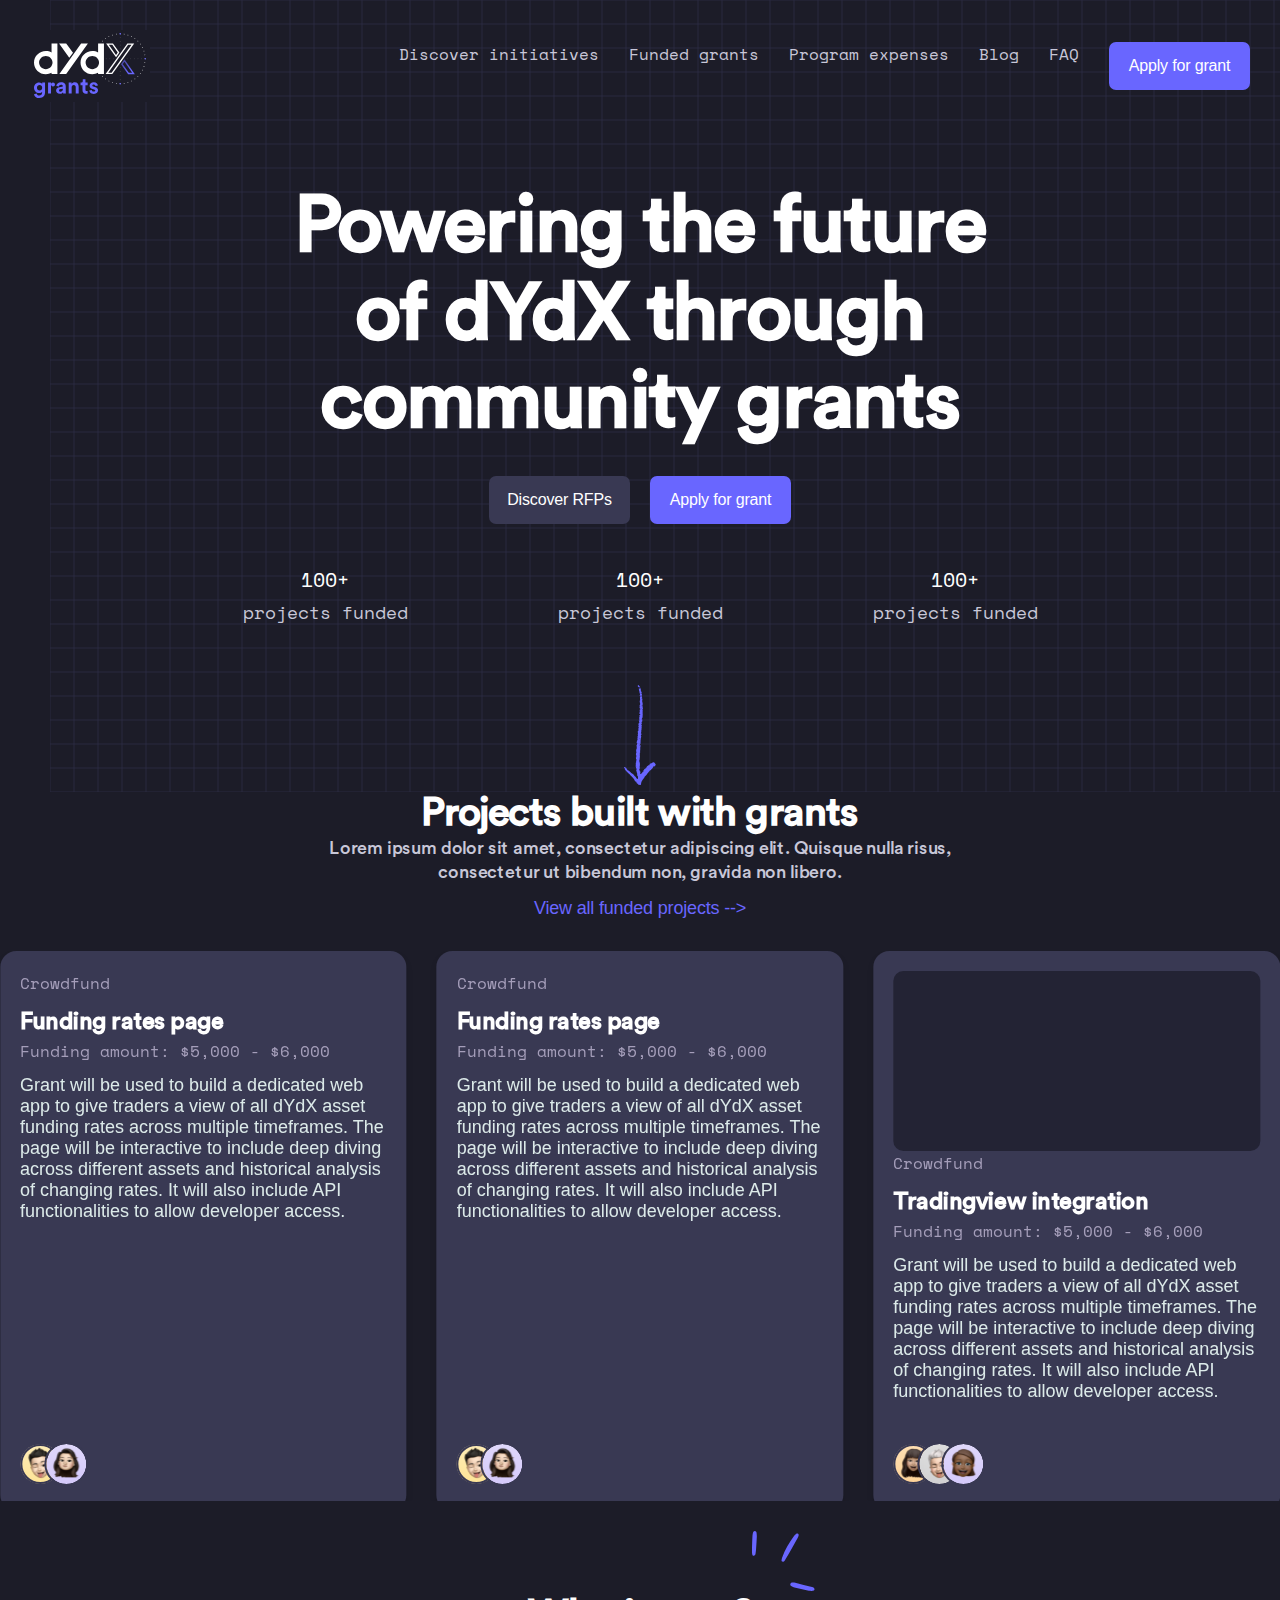
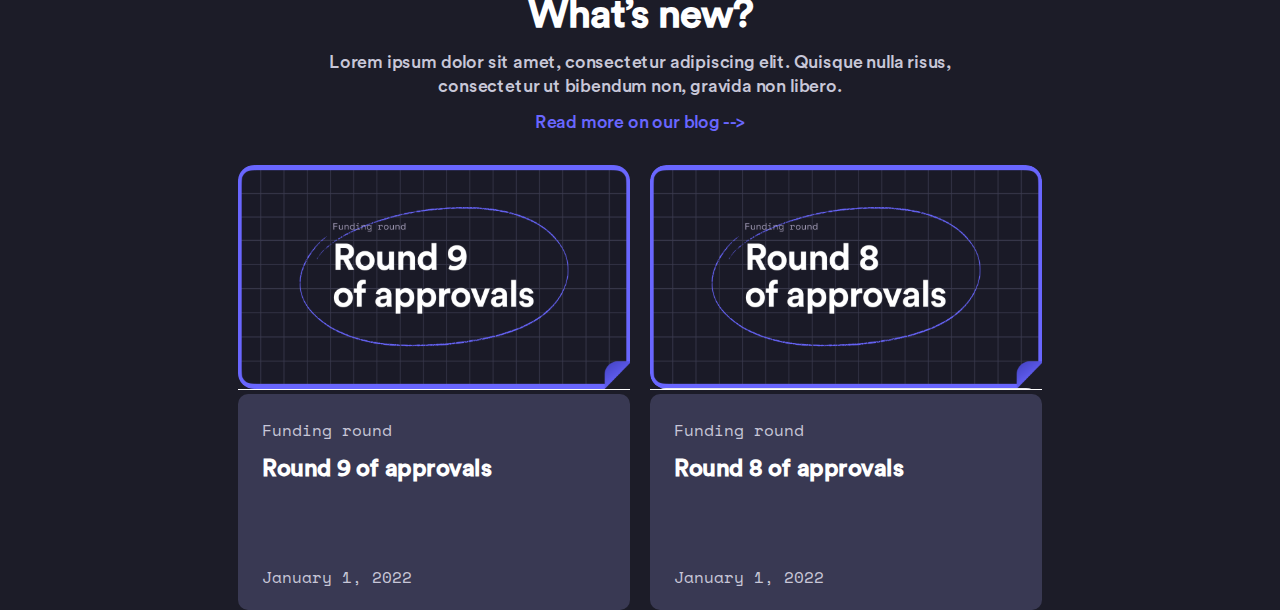
==== index.html @ 789aff3e "whats new sec" ====
<!DOCTYPE html>
<html lang="en">

<head>
  <meta charset="UTF-8">
  <meta name="viewport" content="width=device-width, initial-scale=1.0">
  <link rel="stylesheet" href="https://cdn.jsdelivr.net/npm/swiper/swiper-bundle.min.css">
  <link rel="stylesheet" href="./styles/main.css">
  <title>home</title>
</head>

<body>
  <header class="container">
    <img class="background-img" src="./assets/imgs/Grid-backgraound.svg" alt="">
    <img src="./assets/icons/Logo.svg" alt="">
    <div>
      <ul class="header-links">
        <li><a href="#">Discover initiatives</a></li>
        <li><a href="#">Funded grants</a></li>
        <li><a href="#">Program expenses</a></li>
        <li><a href="#">Blog</a></li>
        <li><a href="#">FAQ</a></li>
        <button>Apply for grant</button>
      </ul>
    </div>
  </header>
  <div class="header-title container">
    <h1>Powering the future of dYdX through community grants</h1>
    <div class="_title-buttons-sec">
      <button class="first">Discover RFPs</button>
      <button>Apply for grant</button>
    </div>
    <div class="_title-little-information-sec">
      <div class="_info">
        <h5>100+ </h5>
        <p>projects funded</p>
      </div>
      <div class="_info">
        <h5>100+ </h5>
        <p>projects funded</p>
      </div>
      <div class="_info">
        <h5>100+ </h5>
        <p>projects funded</p>
      </div>
    </div>
    <div class="arrow-sec">
      <img src="./assets/icons/Down arrow.svg" alt="">

    </div>


  </div>
  <section class="carusel-sec container">
    <div class="_carusel-sec-title">
      <h1>Projects built with grants</h1>
      <p>Lorem ipsum dolor sit amet, consectetur adipiscing elit. Quisque nulla risus, consectetur ut bibendum non,
        gravida non libero.</p>
      <a href="#"> View all funded projects --></a>

    </div>
    <div class="swiper-container">
      <div class="swiper-wrapper">
        <div class="swiper-slide">
          <div class="_swiper-title">
            <p>Crowdfund</p>
            <h4>Funding rates page</h4>
            <p>Funding amount: $5,000 - $6,000</p>
          </div>
          <p>Grant will be used to build a dedicated web app to give traders a view of all dYdX asset funding rates
            across multiple timeframes. The page will be interactive to include deep diving across different assets and
            historical analysis of changing rates. It will also include API functionalities to allow developer access.
          </p>
          <img class="swiper-avatar" src="./assets/icons/Avatar group-1.svg" alt="">
        </div>
        <div class="swiper-slide">
          <div class="_swiper-title2">
            <div class="box"></div>
            <p>Crowdfund</p>
            <h4>Tradingview integration</h4>
            <p>Funding amount: $5,000 - $6,000</p>
          </div>
          <p>Grant will be used to build a dedicated web app to give traders a view of all
            dYdX asset funding rates
            across multiple timeframes. The page will be interactive to include deep diving across different assets and
            historical analysis of changing rates. It will also include API functionalities to allow developer access.
          </p>
          <img style="margin-top: 40px;" class="swiper-avatar2" src="./assets/icons/Avatar group2.svg" alt="">
        </div>
        <div class="swiper-slide">
          <div class="_swiper-title">
            <p>Crowdfund</p>
            <h4>Rewards optimization research and paper</h4>
            <p>Funding amount: $5,000 - $6,000</p>
          </div>
          <p>Grant will be used to build a dedicated web app to give traders a view of all dYdX asset funding rates
            across multiple timeframes. The page will be interactive to include deep diving across different assets and
            historical analysis of changing rates.
          </p>
          <img class="swiper-avatar" src="./assets/icons/Avatar group-3.svg" alt="">
        </div>
        <div class="swiper-slide">
          <div class="_swiper-title">
            <p>Crowdfund</p>
            <h4>Funding rates page</h4>
            <p>Funding amount: $5,000 - $6,000</p>
          </div>
          <p>Grant will be used to build a dedicated web app to give traders a view of all dYdX asset funding rates
            across multiple timeframes. The page will be interactive to include deep diving across different assets and
            historical analysis of changing rates. It will also include API functionalities to allow developer access.
          </p>
          <img class="swiper-avatar" src="./assets/icons/Avatar group-1.svg" alt="">
        </div>
      </div>


    </div>
  </section>
  <section class="whats-new-sec container">
    <div class="_what-title">

      <h1>What’s new? <img class="what-icon" src="./assets/icons/whats-new-icon.svg" alt=""></h1>
      <p>Lorem ipsum dolor sit amet, consectetur adipiscing elit. Quisque nulla risus, consectetur ut bibendum non,
        gravida non libero.</p>
      <a href="#">Read more on our blog --></a>


    </div>
    <div class="_what-new-cards-sec container">
      <div class="_what-new_card">
        <img class="_what-new-card-img" src="./assets/imgs/what-new-img1.svg" alt="">
        <div class="_what-new-card-info">
          <p>Funding round</p>
          <h5>Round 9 of approvals</h5>
          <p>January 1, 2022</p>
        </div>
      </div>
      <div class="_what-new_card">
        <img class="_what-new-card-img" src="./assets/imgs/what-new-img2.svg" alt="">
        <div class="_what-new-card-info">
          <p>Funding round</p>
          <h5>Round 8 of approvals</h5>
          <p>January 1, 2022</p>
        </div>
      </div>

    </div>

  </section>


</body>




<!-- java kodla -->
<script src="https://cdn.jsdelivr.net/npm/swiper/swiper-bundle.min.js"></script>
<script>
  const swiper = new Swiper('.swiper-container', {
    loop: true,
    spaceBetween: 30,
    slidesPerView: 3,
    centeredSlides: true,
    navigation: {
      nextEl: '.swiper-button-next',
      prevEl: '.swiper-button-prev',
    },
    autoplay: {
      delay: 2000,
      disableOnInteraction: false,
    },
    breakpoints: {

      640: {
        slidesPerView: 1,
      },
      1024: {
        slidesPerView: 3,
      },
    },
  });

</script>
---- styles/main.css ----
@charset "UTF-8";
@import url("https://fonts.googleapis.com/css2?family=DM+Sans:ital,opsz,wght@0,9..40,100..1000;1,9..40,100..1000&family=Montserrat:ital,wght@0,100..900;1,100..900&family=Oswald:wght@200..700&family=Poppins:ital,wght@0,100;0,200;0,300;0,400;0,500;0,600;0,700;0,800;0,900;1,100;1,200;1,300;1,400;1,500;1,600;1,700;1,800;1,900&family=Roboto:ital,wght@0,100;0,300;0,400;0,500;0,700;0,900;1,100;1,300;1,400;1,500;1,700;1,900&family=Rubik:ital,wght@0,300..900;1,300..900&family=Source+Serif+4:ital,opsz,wght@0,8..60,200..900;1,8..60,200..900&family=Space+Mono:ital,wght@0,400;0,700;1,400;1,700&display=swap");
@import url("https://fonts.googleapis.com/css2?family=DM+Sans:ital,opsz,wght@0,9..40,100..1000;1,9..40,100..1000&family=Montserrat:ital,wght@0,100..900;1,100..900&family=Oswald:wght@200..700&family=Poppins:ital,wght@0,100;0,200;0,300;0,400;0,500;0,600;0,700;0,800;0,900;1,100;1,200;1,300;1,400;1,500;1,600;1,700;1,800;1,900&family=Roboto:ital,wght@0,100;0,300;0,400;0,500;0,700;0,900;1,100;1,300;1,400;1,500;1,700;1,900&family=Rubik:ital,wght@0,300..900;1,300..900&family=Source+Serif+4:ital,opsz,wght@0,8..60,200..900;1,8..60,200..900&family=Space+Mono:ital,wght@0,400;0,700;1,400;1,700&display=swap");
@import url("https://fonts.googleapis.com/css2?family=DM+Sans:ital,opsz,wght@0,9..40,100..1000;1,9..40,100..1000&family=Montserrat:ital,wght@0,100..900;1,100..900&family=Oswald:wght@200..700&family=Poppins:ital,wght@0,100;0,200;0,300;0,400;0,500;0,600;0,700;0,800;0,900;1,100;1,200;1,300;1,400;1,500;1,600;1,700;1,800;1,900&family=Roboto:ital,wght@0,100;0,300;0,400;0,500;0,700;0,900;1,100;1,300;1,400;1,500;1,700;1,900&family=Rubik:ital,wght@0,300..900;1,300..900&family=Source+Serif+4:ital,opsz,wght@0,8..60,200..900;1,8..60,200..900&family=Space+Mono:ital,wght@0,400;0,700;1,400;1,700&display=swap");
@import url("https://fonts.googleapis.com/css2?family=DM+Sans:ital,opsz,wght@0,9..40,100..1000;1,9..40,100..1000&family=Montserrat:ital,wght@0,100..900;1,100..900&family=Oswald:wght@200..700&family=Poppins:ital,wght@0,100;0,200;0,300;0,400;0,500;0,600;0,700;0,800;0,900;1,100;1,200;1,300;1,400;1,500;1,600;1,700;1,800;1,900&family=Roboto:ital,wght@0,100;0,300;0,400;0,500;0,700;0,900;1,100;1,300;1,400;1,500;1,700;1,900&family=Rubik:ital,wght@0,300..900;1,300..900&family=Source+Serif+4:ital,opsz,wght@0,8..60,200..900;1,8..60,200..900&family=Space+Mono:ital,wght@0,400;0,700;1,400;1,700&display=swap");
@import url("https://fonts.googleapis.com/css2?family=DM+Sans:ital,opsz,wght@0,9..40,100..1000;1,9..40,100..1000&family=Montserrat:ital,wght@0,100..900;1,100..900&family=Oswald:wght@200..700&family=Poppins:ital,wght@0,100;0,200;0,300;0,400;0,500;0,600;0,700;0,800;0,900;1,100;1,200;1,300;1,400;1,500;1,600;1,700;1,800;1,900&family=Roboto:ital,wght@0,100;0,300;0,400;0,500;0,700;0,900;1,100;1,300;1,400;1,500;1,700;1,900&family=Rubik:ital,wght@0,300..900;1,300..900&family=Source+Serif+4:ital,opsz,wght@0,8..60,200..900;1,8..60,200..900&family=Space+Mono:ital,wght@0,400;0,700;1,400;1,700&display=swap");
* {
  padding: 0;
  margin: 0;
  box-sizing: border-box;
}

.container {
  max-width: 1300px;
  margin: 0 auto;
}

body {
  background-color: #1c1c28;
}

button {
  border-radius: 7px;
  padding: 12px 16px;
  width: 141px;
  height: 48px;
  background: #6966ff;
  font-family: var(--font-family);
  font-weight: 500;
  font-size: 16px;
  line-height: 150%;
  letter-spacing: -0.01em;
  text-align: center;
  color: #fff;
  border: none;
  cursor: pointer;
}

@font-face {
  font-family: "Circular Std";
  src: url(../styles/CircularStd-Medium.ttf) format("truetype");
}
* {
  padding: 0;
  margin: 0;
  box-sizing: border-box;
}

.container {
  max-width: 1300px;
  margin: 0 auto;
}

body {
  background-color: #1c1c28;
}

button {
  border-radius: 7px;
  padding: 12px 16px;
  width: 141px;
  height: 48px;
  background: #6966ff;
  font-family: var(--font-family);
  font-weight: 500;
  font-size: 16px;
  line-height: 150%;
  letter-spacing: -0.01em;
  text-align: center;
  color: #fff;
  border: none;
  cursor: pointer;
}

@font-face {
  font-family: "Circular Std";
  src: url(../styles/CircularStd-Medium.ttf) format("truetype");
}
.header-title {
  display: flex;
  align-items: center;
  justify-content: center;
  flex-direction: column;
}
.header-title h1 {
  font-family: "Circular Std", sans-serif;
  font-weight: 700;
  font-size: 80px;
  line-height: 110%;
  letter-spacing: -0.02em;
  text-align: center;
  color: #fff;
  text-align: center;
  width: 55%;
  margin-bottom: 30px;
  margin-top: 50px;
}
.header-title ._title-buttons-sec {
  display: flex;
  align-items: center;
  justify-content: center;
  gap: 20px;
}
.header-title ._title-buttons-sec .first {
  background-color: #393953;
}

._title-little-information-sec {
  display: flex;
  align-items: center;
  justify-content: center;
  gap: 150px;
  margin-top: 40px;
}
._title-little-information-sec ._info {
  display: flex;
  align-items: center;
  justify-content: center;
  gap: 5px;
  flex-direction: column;
}
._title-little-information-sec ._info h5 {
  font-family: "Space Mono", sans-serif;
  font-weight: 400;
  font-size: 20px;
  line-height: 160%;
  text-align: center;
  color: #fff;
}
._title-little-information-sec ._info p {
  font-family: "Space Mono", sans-serif;
  font-weight: 400;
  font-size: 18px;
  line-height: 133%;
  text-align: center;
  color: #c8c7d8;
}

.arrow-sec {
  margin-top: 60px;
}

* {
  padding: 0;
  margin: 0;
  box-sizing: border-box;
}

.container {
  max-width: 1300px;
  margin: 0 auto;
}

body {
  background-color: #1c1c28;
}

button {
  border-radius: 7px;
  padding: 12px 16px;
  width: 141px;
  height: 48px;
  background: #6966ff;
  font-family: var(--font-family);
  font-weight: 500;
  font-size: 16px;
  line-height: 150%;
  letter-spacing: -0.01em;
  text-align: center;
  color: #fff;
  border: none;
  cursor: pointer;
}

@font-face {
  font-family: "Circular Std";
  src: url(../styles/CircularStd-Medium.ttf) format("truetype");
}
header {
  display: flex;
  align-items: center;
  justify-content: space-between;
  padding: 30px;
}
header .background-img {
  position: absolute;
  top: 0;
  left: 50px;
  z-index: -1;
}
header div ul {
  display: flex;
  gap: 30px;
}
header div ul li {
  list-style-type: none;
  align-items: center;
}
header div ul li a {
  text-decoration: none;
  font-family: "Space Mono", sans-serif;
  font-weight: 400;
  font-size: 16px;
  line-height: 150%;
  color: #c8c7d8;
}

* {
  padding: 0;
  margin: 0;
  box-sizing: border-box;
}

.container {
  max-width: 1300px;
  margin: 0 auto;
}

body {
  background-color: #1c1c28;
}

button {
  border-radius: 7px;
  padding: 12px 16px;
  width: 141px;
  height: 48px;
  background: #6966ff;
  font-family: var(--font-family);
  font-weight: 500;
  font-size: 16px;
  line-height: 150%;
  letter-spacing: -0.01em;
  text-align: center;
  color: #fff;
  border: none;
  cursor: pointer;
}

@font-face {
  font-family: "Circular Std";
  src: url(../styles/CircularStd-Medium.ttf) format("truetype");
}
._carusel-sec-title {
  display: flex;
  align-items: center;
  justify-content: center;
  flex-direction: column;
}
._carusel-sec-title h1 {
  font-family: "Circular Std", sans-serif;
  font-weight: 700;
  font-size: 40px;
  line-height: 120%;
  letter-spacing: -0.02em;
  text-align: center;
  color: #fff;
}
._carusel-sec-title P {
  font-family: "Circular Std", sans-serif;
  font-weight: 400;
  font-size: 18px;
  line-height: 133%;
  letter-spacing: -0.01em;
  text-align: center;
  color: #c8c7d8;
  width: 50%;
  margin-bottom: 12px;
}
._carusel-sec-title a {
  font-family: var(--font-family);
  font-weight: 400;
  font-size: 18px;
  line-height: 133%;
  letter-spacing: -0.01em;
  text-align: center;
  color: #6966ff;
  text-decoration: none;
  margin-bottom: 30px;
}

body {
  background-color: #18181b;
  /* Тёмный фон */
  color: #ffffff;
  font-family: Arial, sans-serif;
}

.swiper-container {
  width: 100%;
  height: 550px;
  margin-bottom: 30px;
  overflow: hidden;
}

.swiper-slide {
  font-size: 18px;
  background-color: #393953;
  border-radius: 10px;
  padding: 20px;
  color: #dceae9;
  box-shadow: 0 4px 6px rgba(0, 0, 0, 0.1);
  border-radius: 16px;
  width: 392px;
  height: 560px;
}
.swiper-slide .swiper-avatar {
  margin-top: 220px;
}
.swiper-slide ._swiper-title p {
  font-family: "Space Mono", sans-serif;
  font-weight: 400;
  font-size: 16px;
  line-height: 150%;
  color: #a59eba;
  margin-bottom: 12px;
}
.swiper-slide ._swiper-title h4 {
  font-family: "Circular Std", sans-serif;
  font-weight: 700;
  font-size: 24px;
  line-height: 133%;
  letter-spacing: -0.02em;
  color: #fff;
}

.box {
  border-radius: 16px;
  width: 392px;
  height: 180px;
  background-color: #232334;
  border-radius: 10px;
  width: 100%;
}

._swiper-title2 p {
  font-family: "Space Mono", sans-serif;
  font-weight: 400;
  font-size: 16px;
  line-height: 150%;
  color: #a59eba;
  margin-bottom: 12px;
}
._swiper-title2 h4 {
  font-family: "Circular Std", sans-serif;
  font-weight: 700;
  font-size: 24px;
  line-height: 133%;
  letter-spacing: -0.02em;
  color: #fff;
}

* {
  padding: 0;
  margin: 0;
  box-sizing: border-box;
}

.container {
  max-width: 1300px;
  margin: 0 auto;
}

body {
  background-color: #1c1c28;
}

button {
  border-radius: 7px;
  padding: 12px 16px;
  width: 141px;
  height: 48px;
  background: #6966ff;
  font-family: var(--font-family);
  font-weight: 500;
  font-size: 16px;
  line-height: 150%;
  letter-spacing: -0.01em;
  text-align: center;
  color: #fff;
  border: none;
  cursor: pointer;
}

@font-face {
  font-family: "Circular Std";
  src: url(../styles/CircularStd-Medium.ttf) format("truetype");
}
._what-title {
  display: flex;
  align-items: center;
  justify-content: center;
  flex-direction: column;
  position: relative;
}
._what-title h1 {
  font-family: "Circular Std", sans-serif;
  font-weight: 700;
  font-size: 40px;
  line-height: 120%;
  letter-spacing: -0.02em;
  text-align: center;
  color: #fff;
  margin-bottom: 12px;
  margin-top: 60px;
}
._what-title P {
  font-family: "Circular Std", sans-serif;
  font-weight: 400;
  font-size: 18px;
  line-height: 133%;
  letter-spacing: -0.01em;
  text-align: center;
  color: #c8c7d8;
  width: 50%;
  margin-bottom: 12px;
}
._what-title a {
  font-family: "Circular Std", sans-serif;
  font-weight: 400;
  font-size: 18px;
  line-height: 133%;
  letter-spacing: -0.01em;
  text-align: center;
  color: #6966ff;
  text-decoration: none;
}

.what-icon {
  position: absolute;
  top: 0;
}

._what-new-cards-sec {
  display: flex;
  align-items: center;
  justify-content: center;
  gap: 20px;
  margin-top: 30px;
}

._what-new-card-info {
  padding: 24px;
  width: 392px;
  height: 216px;
  background-color: #393953;
  border-radius: 10px;
  position: relative;
  margin-top: 0px;
}
._what-new-card-info P {
  font-family: "Space Mono", sans-serif;
  font-weight: 400;
  font-size: 16px;
  line-height: 150%;
  color: #c8c7d8;
  margin-bottom: 12px;
}
._what-new-card-info h5 {
  font-family: "Circular Std", sans-serif;
  font-weight: 700;
  font-size: 24px;
  line-height: 133%;
  letter-spacing: -0.02em;
  color: #fff;
  margin-bottom: 80px;
}

._what-new-card-img {
  border-bottom: 1px solid #fff;
}/*# sourceMappingURL=main.css.map */
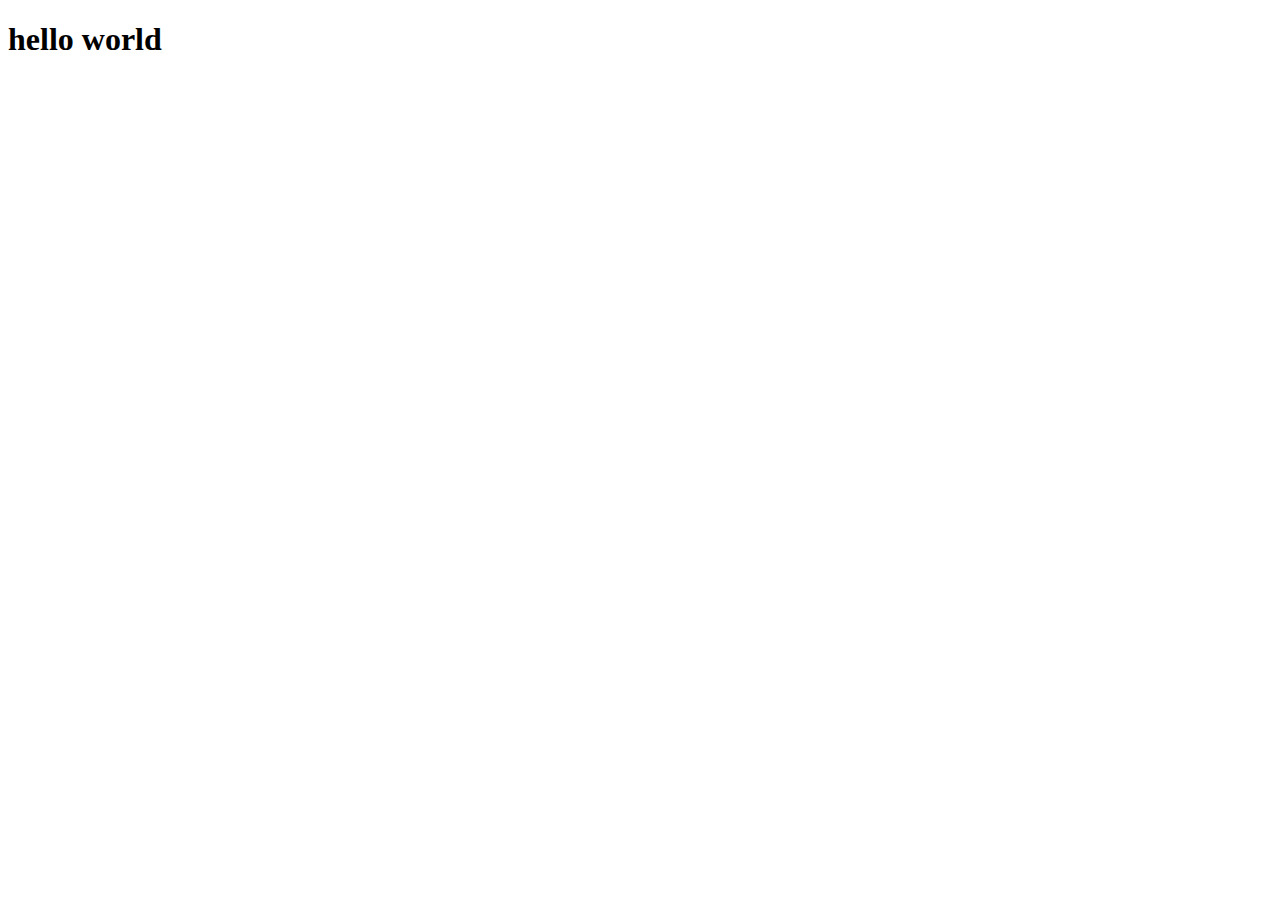
==== commit 576822fa: "first commit" ====
--- a/index.html
+++ b/index.html
@@ -1,184 +1,11 @@
 <!DOCTYPE html>
 <html lang="en">
-
-<head>
-  <meta charset="UTF-8">
-  <meta name="viewport" content="width=device-width, initial-scale=1.0">
-  <link rel="stylesheet" href="https://cdn.jsdelivr.net/npm/swiper/swiper-bundle.min.css">
-  <link rel="stylesheet" href="./styles/main.css">
-  <title>home</title>
-</head>
-
-<body>
-  <header class="container">
-    <img class="background-img" src="./assets/imgs/Grid-backgraound.svg" alt="">
-    <img src="./assets/icons/Logo.svg" alt="">
-    <div>
-      <ul class="header-links">
-        <li><a href="#">Discover initiatives</a></li>
-        <li><a href="#">Funded grants</a></li>
-        <li><a href="#">Program expenses</a></li>
-        <li><a href="#">Blog</a></li>
-        <li><a href="#">FAQ</a></li>
-        <button>Apply for grant</button>
-      </ul>
-    </div>
-  </header>
-  <div class="header-title container">
-    <h1>Powering the future of dYdX through community grants</h1>
-    <div class="_title-buttons-sec">
-      <button class="first">Discover RFPs</button>
-      <button>Apply for grant</button>
-    </div>
-    <div class="_title-little-information-sec">
-      <div class="_info">
-        <h5>100+ </h5>
-        <p>projects funded</p>
-      </div>
-      <div class="_info">
-        <h5>100+ </h5>
-        <p>projects funded</p>
-      </div>
-      <div class="_info">
-        <h5>100+ </h5>
-        <p>projects funded</p>
-      </div>
-    </div>
-    <div class="arrow-sec">
-      <img src="./assets/icons/Down arrow.svg" alt="">
-
-    </div>
-
-
-  </div>
-  <section class="carusel-sec container">
-    <div class="_carusel-sec-title">
-      <h1>Projects built with grants</h1>
-      <p>Lorem ipsum dolor sit amet, consectetur adipiscing elit. Quisque nulla risus, consectetur ut bibendum non,
-        gravida non libero.</p>
-      <a href="#"> View all funded projects --></a>
-
-    </div>
-    <div class="swiper-container">
-      <div class="swiper-wrapper">
-        <div class="swiper-slide">
-          <div class="_swiper-title">
-            <p>Crowdfund</p>
-            <h4>Funding rates page</h4>
-            <p>Funding amount: $5,000 - $6,000</p>
-          </div>
-          <p>Grant will be used to build a dedicated web app to give traders a view of all dYdX asset funding rates
-            across multiple timeframes. The page will be interactive to include deep diving across different assets and
-            historical analysis of changing rates. It will also include API functionalities to allow developer access.
-          </p>
-          <img class="swiper-avatar" src="./assets/icons/Avatar group-1.svg" alt="">
-        </div>
-        <div class="swiper-slide">
-          <div class="_swiper-title2">
-            <div class="box"></div>
-            <p>Crowdfund</p>
-            <h4>Tradingview integration</h4>
-            <p>Funding amount: $5,000 - $6,000</p>
-          </div>
-          <p>Grant will be used to build a dedicated web app to give traders a view of all
-            dYdX asset funding rates
-            across multiple timeframes. The page will be interactive to include deep diving across different assets and
-            historical analysis of changing rates. It will also include API functionalities to allow developer access.
-          </p>
-          <img style="margin-top: 40px;" class="swiper-avatar2" src="./assets/icons/Avatar group2.svg" alt="">
-        </div>
-        <div class="swiper-slide">
-          <div class="_swiper-title">
-            <p>Crowdfund</p>
-            <h4>Rewards optimization research and paper</h4>
-            <p>Funding amount: $5,000 - $6,000</p>
-          </div>
-          <p>Grant will be used to build a dedicated web app to give traders a view of all dYdX asset funding rates
-            across multiple timeframes. The page will be interactive to include deep diving across different assets and
-            historical analysis of changing rates.
-          </p>
-          <img class="swiper-avatar" src="./assets/icons/Avatar group-3.svg" alt="">
-        </div>
-        <div class="swiper-slide">
-          <div class="_swiper-title">
-            <p>Crowdfund</p>
-            <h4>Funding rates page</h4>
-            <p>Funding amount: $5,000 - $6,000</p>
-          </div>
-          <p>Grant will be used to build a dedicated web app to give traders a view of all dYdX asset funding rates
-            across multiple timeframes. The page will be interactive to include deep diving across different assets and
-            historical analysis of changing rates. It will also include API functionalities to allow developer access.
-          </p>
-          <img class="swiper-avatar" src="./assets/icons/Avatar group-1.svg" alt="">
-        </div>
-      </div>
-
-
-    </div>
-  </section>
-  <section class="whats-new-sec container">
-    <div class="_what-title">
-
-      <h1>What’s new? <img class="what-icon" src="./assets/icons/whats-new-icon.svg" alt=""></h1>
-      <p>Lorem ipsum dolor sit amet, consectetur adipiscing elit. Quisque nulla risus, consectetur ut bibendum non,
-        gravida non libero.</p>
-      <a href="#">Read more on our blog --></a>
-
-
-    </div>
-    <div class="_what-new-cards-sec container">
-      <div class="_what-new_card">
-        <img class="_what-new-card-img" src="./assets/imgs/what-new-img1.svg" alt="">
-        <div class="_what-new-card-info">
-          <p>Funding round</p>
-          <h5>Round 9 of approvals</h5>
-          <p>January 1, 2022</p>
-        </div>
-      </div>
-      <div class="_what-new_card">
-        <img class="_what-new-card-img" src="./assets/imgs/what-new-img2.svg" alt="">
-        <div class="_what-new-card-info">
-          <p>Funding round</p>
-          <h5>Round 8 of approvals</h5>
-          <p>January 1, 2022</p>
-        </div>
-      </div>
-
-    </div>
-
-  </section>
-
-
-</body>
-
-
-
-
-<!-- java kodla -->
-<script src="https://cdn.jsdelivr.net/npm/swiper/swiper-bundle.min.js"></script>
-<script>
-  const swiper = new Swiper('.swiper-container', {
-    loop: true,
-    spaceBetween: 30,
-    slidesPerView: 3,
-    centeredSlides: true,
-    navigation: {
-      nextEl: '.swiper-button-next',
-      prevEl: '.swiper-button-prev',
-    },
-    autoplay: {
-      delay: 2000,
-      disableOnInteraction: false,
-    },
-    breakpoints: {
-
-      640: {
-        slidesPerView: 1,
-      },
-      1024: {
-        slidesPerView: 3,
-      },
-    },
-  });
-
-</script>+  <head>
+    <meta charset="UTF-8" />
+    <meta name="viewport" content="width=device-width, initial-scale=1.0" />
+    <title>Dydy Games</title>
+  </head>
+  <body>
+    <h1>hello world</h1>
+  </body>
+</html>
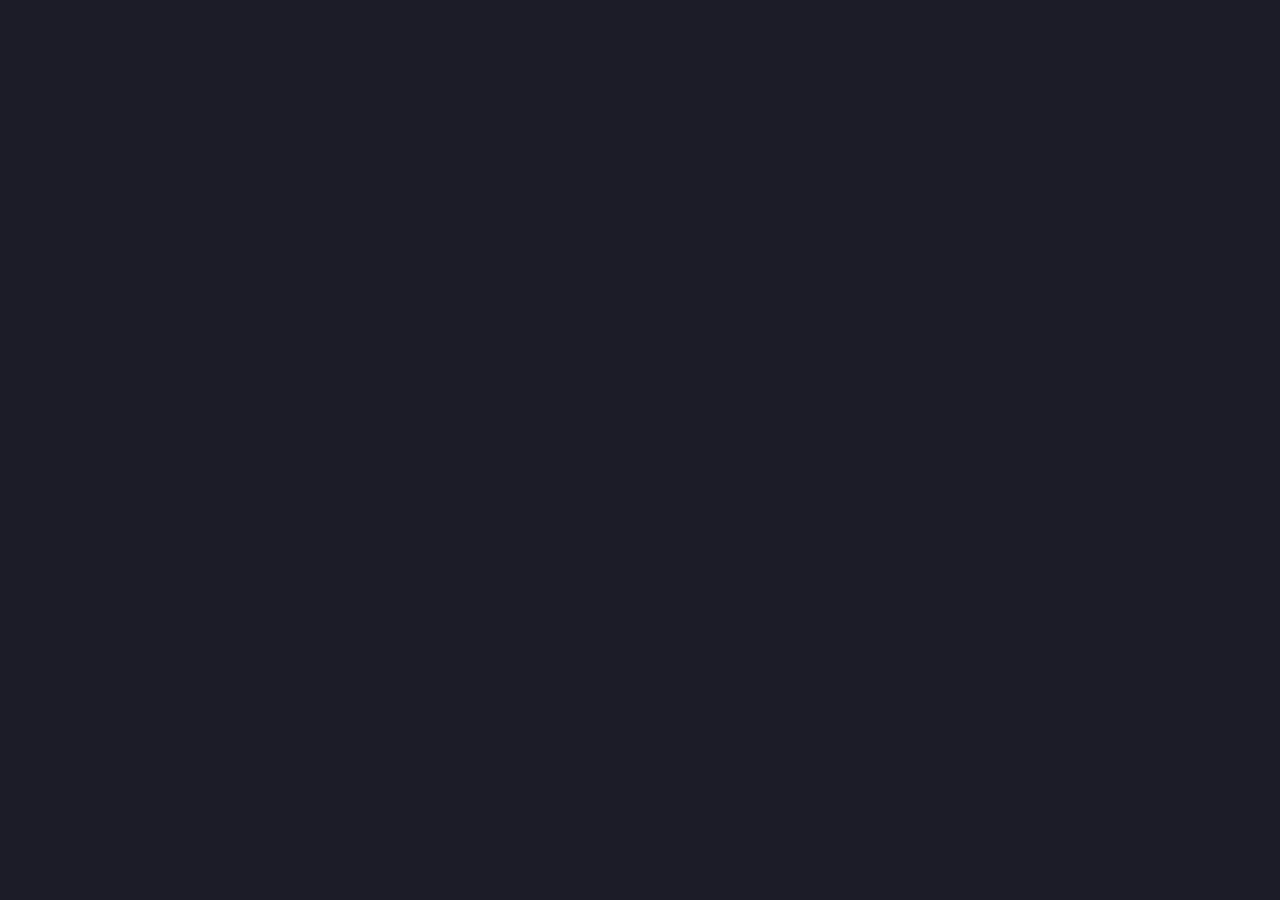
==== commit 0dba8c39: "first commit" ====
--- a/index.html
+++ b/index.html
@@ -3,9 +3,8 @@
   <head>
     <meta charset="UTF-8" />
     <meta name="viewport" content="width=device-width, initial-scale=1.0" />
-    <title>Dydy Games</title>
+    <link rel="stylesheet" href="./styles/main.css" />
+    <title>DyDy Grants</title>
   </head>
-  <body>
-    <h1>hello world</h1>
-  </body>
+  <body></body>
 </html>
--- a/styles/main.css
+++ b/styles/main.css
@@ -0,0 +1,471 @@
+@charset "UTF-8";
+@import url("https://fonts.googleapis.com/css2?family=DM+Sans:ital,opsz,wght@0,9..40,100..1000;1,9..40,100..1000&family=Montserrat:ital,wght@0,100..900;1,100..900&family=Oswald:wght@200..700&family=Poppins:ital,wght@0,100;0,200;0,300;0,400;0,500;0,600;0,700;0,800;0,900;1,100;1,200;1,300;1,400;1,500;1,600;1,700;1,800;1,900&family=Roboto:ital,wght@0,100;0,300;0,400;0,500;0,700;0,900;1,100;1,300;1,400;1,500;1,700;1,900&family=Rubik:ital,wght@0,300..900;1,300..900&family=Source+Serif+4:ital,opsz,wght@0,8..60,200..900;1,8..60,200..900&family=Space+Mono:ital,wght@0,400;0,700;1,400;1,700&display=swap");
+@import url("https://fonts.googleapis.com/css2?family=DM+Sans:ital,opsz,wght@0,9..40,100..1000;1,9..40,100..1000&family=Montserrat:ital,wght@0,100..900;1,100..900&family=Oswald:wght@200..700&family=Poppins:ital,wght@0,100;0,200;0,300;0,400;0,500;0,600;0,700;0,800;0,900;1,100;1,200;1,300;1,400;1,500;1,600;1,700;1,800;1,900&family=Roboto:ital,wght@0,100;0,300;0,400;0,500;0,700;0,900;1,100;1,300;1,400;1,500;1,700;1,900&family=Rubik:ital,wght@0,300..900;1,300..900&family=Source+Serif+4:ital,opsz,wght@0,8..60,200..900;1,8..60,200..900&family=Space+Mono:ital,wght@0,400;0,700;1,400;1,700&display=swap");
+@import url("https://fonts.googleapis.com/css2?family=DM+Sans:ital,opsz,wght@0,9..40,100..1000;1,9..40,100..1000&family=Montserrat:ital,wght@0,100..900;1,100..900&family=Oswald:wght@200..700&family=Poppins:ital,wght@0,100;0,200;0,300;0,400;0,500;0,600;0,700;0,800;0,900;1,100;1,200;1,300;1,400;1,500;1,600;1,700;1,800;1,900&family=Roboto:ital,wght@0,100;0,300;0,400;0,500;0,700;0,900;1,100;1,300;1,400;1,500;1,700;1,900&family=Rubik:ital,wght@0,300..900;1,300..900&family=Source+Serif+4:ital,opsz,wght@0,8..60,200..900;1,8..60,200..900&family=Space+Mono:ital,wght@0,400;0,700;1,400;1,700&display=swap");
+@import url("https://fonts.googleapis.com/css2?family=DM+Sans:ital,opsz,wght@0,9..40,100..1000;1,9..40,100..1000&family=Montserrat:ital,wght@0,100..900;1,100..900&family=Oswald:wght@200..700&family=Poppins:ital,wght@0,100;0,200;0,300;0,400;0,500;0,600;0,700;0,800;0,900;1,100;1,200;1,300;1,400;1,500;1,600;1,700;1,800;1,900&family=Roboto:ital,wght@0,100;0,300;0,400;0,500;0,700;0,900;1,100;1,300;1,400;1,500;1,700;1,900&family=Rubik:ital,wght@0,300..900;1,300..900&family=Source+Serif+4:ital,opsz,wght@0,8..60,200..900;1,8..60,200..900&family=Space+Mono:ital,wght@0,400;0,700;1,400;1,700&display=swap");
+@import url("https://fonts.googleapis.com/css2?family=DM+Sans:ital,opsz,wght@0,9..40,100..1000;1,9..40,100..1000&family=Montserrat:ital,wght@0,100..900;1,100..900&family=Oswald:wght@200..700&family=Poppins:ital,wght@0,100;0,200;0,300;0,400;0,500;0,600;0,700;0,800;0,900;1,100;1,200;1,300;1,400;1,500;1,600;1,700;1,800;1,900&family=Roboto:ital,wght@0,100;0,300;0,400;0,500;0,700;0,900;1,100;1,300;1,400;1,500;1,700;1,900&family=Rubik:ital,wght@0,300..900;1,300..900&family=Source+Serif+4:ital,opsz,wght@0,8..60,200..900;1,8..60,200..900&family=Space+Mono:ital,wght@0,400;0,700;1,400;1,700&display=swap");
+* {
+  padding: 0;
+  margin: 0;
+  box-sizing: border-box;
+}
+
+.container {
+  max-width: 1300px;
+  margin: 0 auto;
+}
+
+body {
+  background-color: #1c1c28;
+}
+
+button {
+  border-radius: 7px;
+  padding: 12px 16px;
+  width: 141px;
+  height: 48px;
+  background: #6966ff;
+  font-family: var(--font-family);
+  font-weight: 500;
+  font-size: 16px;
+  line-height: 150%;
+  letter-spacing: -0.01em;
+  text-align: center;
+  color: #fff;
+  border: none;
+  cursor: pointer;
+}
+
+@font-face {
+  font-family: "Circular Std";
+  src: url(../styles/CircularStd-Medium.ttf) format("truetype");
+}
+* {
+  padding: 0;
+  margin: 0;
+  box-sizing: border-box;
+}
+
+.container {
+  max-width: 1300px;
+  margin: 0 auto;
+}
+
+body {
+  background-color: #1c1c28;
+}
+
+button {
+  border-radius: 7px;
+  padding: 12px 16px;
+  width: 141px;
+  height: 48px;
+  background: #6966ff;
+  font-family: var(--font-family);
+  font-weight: 500;
+  font-size: 16px;
+  line-height: 150%;
+  letter-spacing: -0.01em;
+  text-align: center;
+  color: #fff;
+  border: none;
+  cursor: pointer;
+}
+
+@font-face {
+  font-family: "Circular Std";
+  src: url(../styles/CircularStd-Medium.ttf) format("truetype");
+}
+.header-title {
+  display: flex;
+  align-items: center;
+  justify-content: center;
+  flex-direction: column;
+}
+.header-title h1 {
+  font-family: "Circular Std", sans-serif;
+  font-weight: 700;
+  font-size: 80px;
+  line-height: 110%;
+  letter-spacing: -0.02em;
+  text-align: center;
+  color: #fff;
+  text-align: center;
+  width: 55%;
+  margin-bottom: 30px;
+  margin-top: 50px;
+}
+.header-title ._title-buttons-sec {
+  display: flex;
+  align-items: center;
+  justify-content: center;
+  gap: 20px;
+}
+.header-title ._title-buttons-sec .first {
+  background-color: #393953;
+}
+
+._title-little-information-sec {
+  display: flex;
+  align-items: center;
+  justify-content: center;
+  gap: 150px;
+  margin-top: 40px;
+}
+._title-little-information-sec ._info {
+  display: flex;
+  align-items: center;
+  justify-content: center;
+  gap: 5px;
+  flex-direction: column;
+}
+._title-little-information-sec ._info h5 {
+  font-family: "Space Mono", sans-serif;
+  font-weight: 400;
+  font-size: 20px;
+  line-height: 160%;
+  text-align: center;
+  color: #fff;
+}
+._title-little-information-sec ._info p {
+  font-family: "Space Mono", sans-serif;
+  font-weight: 400;
+  font-size: 18px;
+  line-height: 133%;
+  text-align: center;
+  color: #c8c7d8;
+}
+
+.arrow-sec {
+  margin-top: 60px;
+}
+
+* {
+  padding: 0;
+  margin: 0;
+  box-sizing: border-box;
+}
+
+.container {
+  max-width: 1300px;
+  margin: 0 auto;
+}
+
+body {
+  background-color: #1c1c28;
+}
+
+button {
+  border-radius: 7px;
+  padding: 12px 16px;
+  width: 141px;
+  height: 48px;
+  background: #6966ff;
+  font-family: var(--font-family);
+  font-weight: 500;
+  font-size: 16px;
+  line-height: 150%;
+  letter-spacing: -0.01em;
+  text-align: center;
+  color: #fff;
+  border: none;
+  cursor: pointer;
+}
+
+@font-face {
+  font-family: "Circular Std";
+  src: url(../styles/CircularStd-Medium.ttf) format("truetype");
+}
+header {
+  display: flex;
+  align-items: center;
+  justify-content: space-between;
+  padding: 30px;
+}
+header .background-img {
+  position: absolute;
+  top: 0;
+  left: 50px;
+  z-index: -1;
+}
+header div ul {
+  display: flex;
+  gap: 30px;
+}
+header div ul li {
+  list-style-type: none;
+  align-items: center;
+}
+header div ul li a {
+  text-decoration: none;
+  font-family: "Space Mono", sans-serif;
+  font-weight: 400;
+  font-size: 16px;
+  line-height: 150%;
+  color: #c8c7d8;
+}
+
+* {
+  padding: 0;
+  margin: 0;
+  box-sizing: border-box;
+}
+
+.container {
+  max-width: 1300px;
+  margin: 0 auto;
+}
+
+body {
+  background-color: #1c1c28;
+}
+
+button {
+  border-radius: 7px;
+  padding: 12px 16px;
+  width: 141px;
+  height: 48px;
+  background: #6966ff;
+  font-family: var(--font-family);
+  font-weight: 500;
+  font-size: 16px;
+  line-height: 150%;
+  letter-spacing: -0.01em;
+  text-align: center;
+  color: #fff;
+  border: none;
+  cursor: pointer;
+}
+
+@font-face {
+  font-family: "Circular Std";
+  src: url(../styles/CircularStd-Medium.ttf) format("truetype");
+}
+._carusel-sec-title {
+  display: flex;
+  align-items: center;
+  justify-content: center;
+  flex-direction: column;
+}
+._carusel-sec-title h1 {
+  font-family: "Circular Std", sans-serif;
+  font-weight: 700;
+  font-size: 40px;
+  line-height: 120%;
+  letter-spacing: -0.02em;
+  text-align: center;
+  color: #fff;
+}
+._carusel-sec-title P {
+  font-family: "Circular Std", sans-serif;
+  font-weight: 400;
+  font-size: 18px;
+  line-height: 133%;
+  letter-spacing: -0.01em;
+  text-align: center;
+  color: #c8c7d8;
+  width: 50%;
+  margin-bottom: 12px;
+}
+._carusel-sec-title a {
+  font-family: var(--font-family);
+  font-weight: 400;
+  font-size: 18px;
+  line-height: 133%;
+  letter-spacing: -0.01em;
+  text-align: center;
+  color: #6966ff;
+  text-decoration: none;
+  margin-bottom: 30px;
+}
+
+body {
+  background-color: #18181b;
+  /* Тёмный фон */
+  color: #ffffff;
+  font-family: Arial, sans-serif;
+}
+
+.swiper-container {
+  width: 100%;
+  height: 550px;
+  margin-bottom: 30px;
+  overflow: hidden;
+}
+
+.swiper-slide {
+  font-size: 18px;
+  background-color: #393953;
+  border-radius: 10px;
+  padding: 20px;
+  color: #dceae9;
+  box-shadow: 0 4px 6px rgba(0, 0, 0, 0.1);
+  border-radius: 16px;
+  width: 392px;
+  height: 560px;
+}
+.swiper-slide .swiper-avatar {
+  margin-top: 220px;
+}
+.swiper-slide ._swiper-title p {
+  font-family: "Space Mono", sans-serif;
+  font-weight: 400;
+  font-size: 16px;
+  line-height: 150%;
+  color: #a59eba;
+  margin-bottom: 12px;
+}
+.swiper-slide ._swiper-title h4 {
+  font-family: "Circular Std", sans-serif;
+  font-weight: 700;
+  font-size: 24px;
+  line-height: 133%;
+  letter-spacing: -0.02em;
+  color: #fff;
+}
+
+.box {
+  border-radius: 16px;
+  width: 392px;
+  height: 180px;
+  background-color: #232334;
+  border-radius: 10px;
+  width: 100%;
+}
+
+._swiper-title2 p {
+  font-family: "Space Mono", sans-serif;
+  font-weight: 400;
+  font-size: 16px;
+  line-height: 150%;
+  color: #a59eba;
+  margin-bottom: 12px;
+}
+._swiper-title2 h4 {
+  font-family: "Circular Std", sans-serif;
+  font-weight: 700;
+  font-size: 24px;
+  line-height: 133%;
+  letter-spacing: -0.02em;
+  color: #fff;
+}
+
+* {
+  padding: 0;
+  margin: 0;
+  box-sizing: border-box;
+}
+
+.container {
+  max-width: 1300px;
+  margin: 0 auto;
+}
+
+body {
+  background-color: #1c1c28;
+}
+
+button {
+  border-radius: 7px;
+  padding: 12px 16px;
+  width: 141px;
+  height: 48px;
+  background: #6966ff;
+  font-family: var(--font-family);
+  font-weight: 500;
+  font-size: 16px;
+  line-height: 150%;
+  letter-spacing: -0.01em;
+  text-align: center;
+  color: #fff;
+  border: none;
+  cursor: pointer;
+}
+
+@font-face {
+  font-family: "Circular Std";
+  src: url(../styles/CircularStd-Medium.ttf) format("truetype");
+}
+._what-title {
+  display: flex;
+  align-items: center;
+  justify-content: center;
+  flex-direction: column;
+  position: relative;
+}
+._what-title h1 {
+  font-family: "Circular Std", sans-serif;
+  font-weight: 700;
+  font-size: 40px;
+  line-height: 120%;
+  letter-spacing: -0.02em;
+  text-align: center;
+  color: #fff;
+  margin-bottom: 12px;
+  margin-top: 60px;
+}
+._what-title P {
+  font-family: "Circular Std", sans-serif;
+  font-weight: 400;
+  font-size: 18px;
+  line-height: 133%;
+  letter-spacing: -0.01em;
+  text-align: center;
+  color: #c8c7d8;
+  width: 50%;
+  margin-bottom: 12px;
+}
+._what-title a {
+  font-family: "Circular Std", sans-serif;
+  font-weight: 400;
+  font-size: 18px;
+  line-height: 133%;
+  letter-spacing: -0.01em;
+  text-align: center;
+  color: #6966ff;
+  text-decoration: none;
+}
+
+.what-icon {
+  position: absolute;
+  top: 0;
+}
+
+._what-new-cards-sec {
+  display: flex;
+  align-items: center;
+  justify-content: center;
+  gap: 20px;
+  margin-top: 30px;
+}
+
+._what-new-card-info {
+  padding: 24px;
+  width: 392px;
+  height: 216px;
+  background-color: #393953;
+  border-radius: 10px;
+  position: relative;
+  margin-top: 0px;
+}
+._what-new-card-info P {
+  font-family: "Space Mono", sans-serif;
+  font-weight: 400;
+  font-size: 16px;
+  line-height: 150%;
+  color: #c8c7d8;
+  margin-bottom: 12px;
+}
+._what-new-card-info h5 {
+  font-family: "Circular Std", sans-serif;
+  font-weight: 700;
+  font-size: 24px;
+  line-height: 133%;
+  letter-spacing: -0.02em;
+  color: #fff;
+  margin-bottom: 80px;
+}
+
+._what-new-card-img {
+  border-bottom: 1px solid #fff;
+}/*# sourceMappingURL=main.css.map */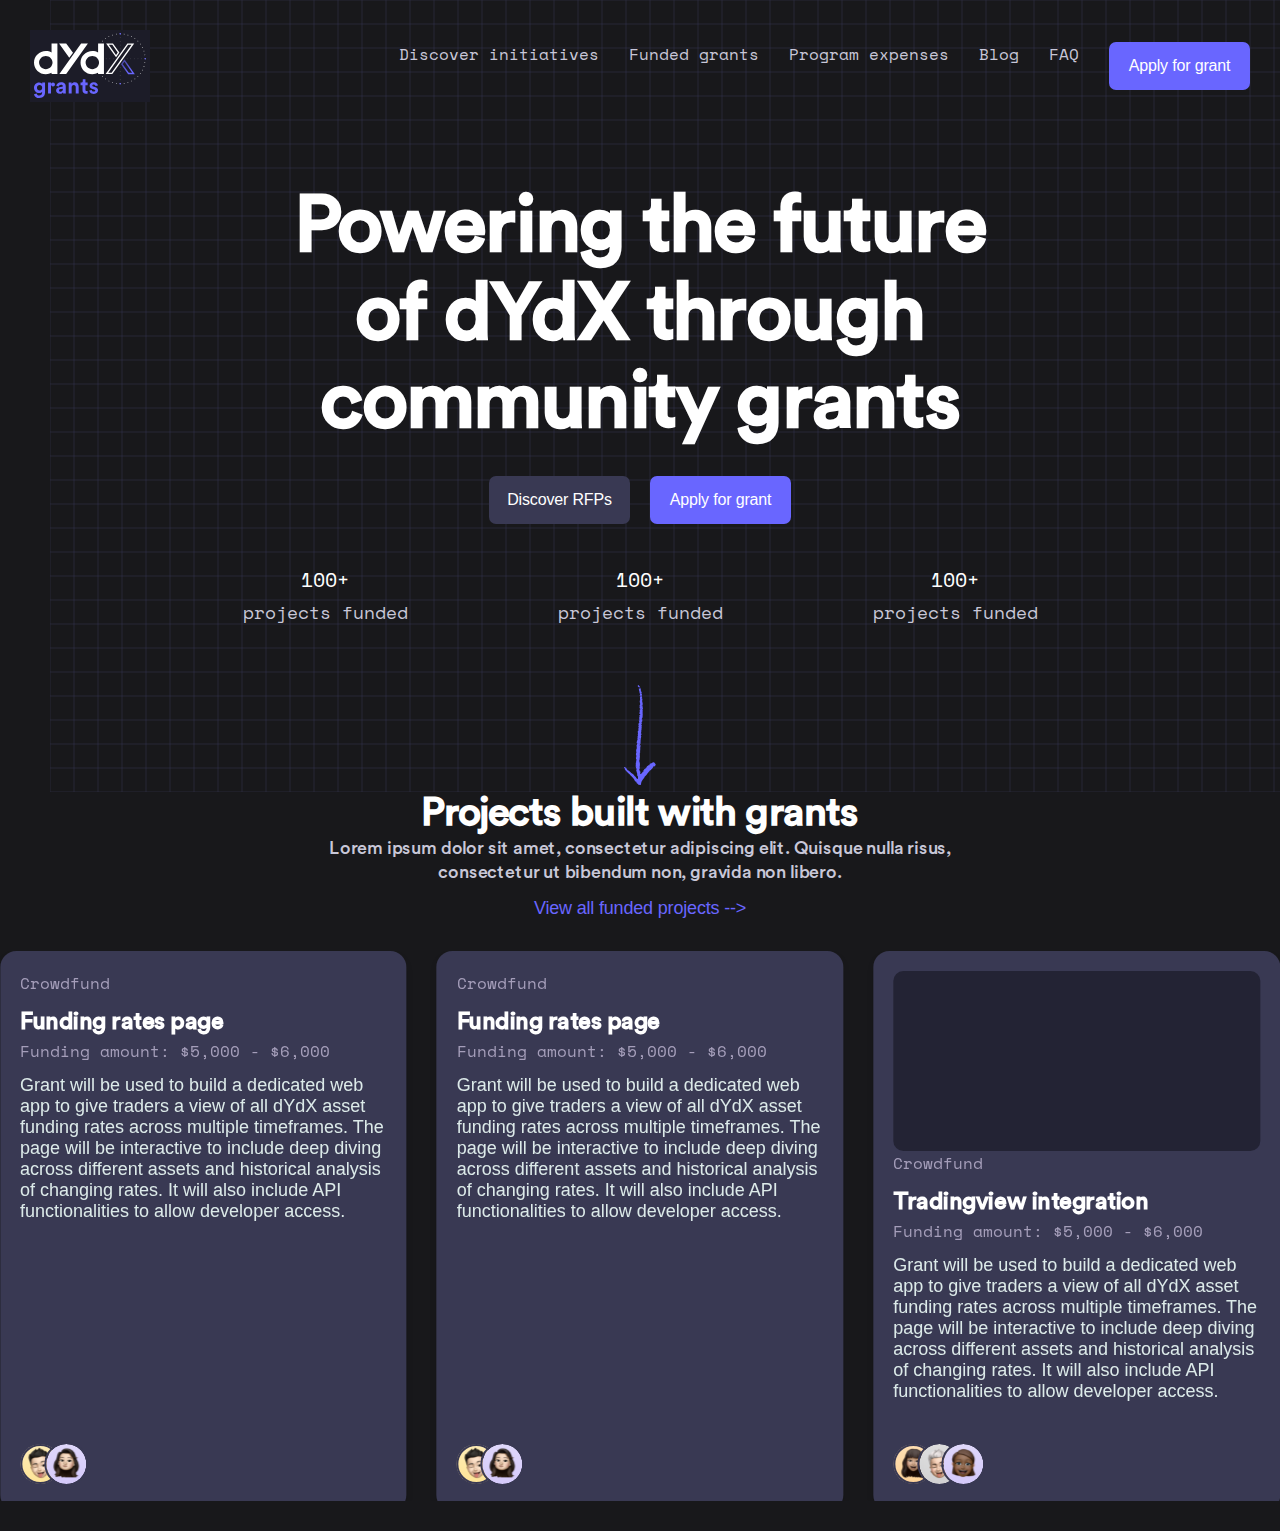
==== commit 5ed8b1de: "Merge branch 'main' into Feruzbek" ====
--- a/index.html
+++ b/index.html
@@ -1,10 +1,153 @@
 <!DOCTYPE html>
 <html lang="en">
-  <head>
-    <meta charset="UTF-8" />
-    <meta name="viewport" content="width=device-width, initial-scale=1.0" />
-    <link rel="stylesheet" href="./styles/main.css" />
-    <title>DyDy Grants</title>
-  </head>
-  <body></body>
-</html>
+
+<head>
+  <meta charset="UTF-8">
+  <meta name="viewport" content="width=device-width, initial-scale=1.0">
+  <link rel="stylesheet" href="https://cdn.jsdelivr.net/npm/swiper/swiper-bundle.min.css">
+  <link rel="stylesheet" href="./styles/main.css">
+  <title>home</title>
+</head>
+
+<body>
+  <header class="container">
+    <img class="background-img" src="./assets/imgs/Grid-backgraound.svg" alt="">
+    <img src="./assets/icons/Logo.svg" alt="">
+    <div>
+      <ul class="header-links">
+        <li><a href="#">Discover initiatives</a></li>
+        <li><a href="#">Funded grants</a></li>
+        <li><a href="#">Program expenses</a></li>
+        <li><a href="#">Blog</a></li>
+        <li><a href="#">FAQ</a></li>
+        <button>Apply for grant</button>
+      </ul>
+    </div>
+  </header>
+  <div class="header-title container">
+    <h1>Powering the future of dYdX through community grants</h1>
+    <div class="_title-buttons-sec">
+      <button class="first">Discover RFPs</button>
+      <button>Apply for grant</button>
+    </div>
+    <div class="_title-little-information-sec">
+      <div class="_info">
+        <h5>100+ </h5>
+        <p>projects funded</p>
+      </div>
+      <div class="_info">
+        <h5>100+ </h5>
+        <p>projects funded</p>
+      </div>
+      <div class="_info">
+        <h5>100+ </h5>
+        <p>projects funded</p>
+      </div>
+    </div>
+    <div class="arrow-sec">
+      <img src="./assets/icons/Down arrow.svg" alt="">
+
+    </div>
+
+
+  </div>
+  <section class="carusel-sec container">
+    <div class="_carusel-sec-title">
+      <h1>Projects built with grants</h1>
+      <p>Lorem ipsum dolor sit amet, consectetur adipiscing elit. Quisque nulla risus, consectetur ut bibendum non,
+        gravida non libero.</p>
+      <a href="#"> View all funded projects --></a>
+
+    </div>
+    <div class="swiper-container">
+      <div class="swiper-wrapper">
+        <div class="swiper-slide">
+          <div class="_swiper-title">
+            <p>Crowdfund</p>
+            <h4>Funding rates page</h4>
+            <p>Funding amount: $5,000 - $6,000</p>
+          </div>
+          <p>Grant will be used to build a dedicated web app to give traders a view of all dYdX asset funding rates
+            across multiple timeframes. The page will be interactive to include deep diving across different assets and
+            historical analysis of changing rates. It will also include API functionalities to allow developer access.
+          </p>
+          <img class="swiper-avatar" src="./assets/icons/Avatar group-1.svg" alt="">
+        </div>
+        <div class="swiper-slide">
+          <div class="_swiper-title2">
+            <div class="box"></div>
+            <p>Crowdfund</p>
+            <h4>Tradingview integration</h4>
+            <p>Funding amount: $5,000 - $6,000</p>
+          </div>
+          <p>Grant will be used to build a dedicated web app to give traders a view of all
+            dYdX asset funding rates
+            across multiple timeframes. The page will be interactive to include deep diving across different assets and
+            historical analysis of changing rates. It will also include API functionalities to allow developer access.
+          </p>
+          <img style="margin-top: 40px;" class="swiper-avatar2" src="./assets/icons/Avatar group2.svg" alt="">
+        </div>
+        <div class="swiper-slide">
+          <div class="_swiper-title">
+            <p>Crowdfund</p>
+            <h4>Rewards optimization research and paper</h4>
+            <p>Funding amount: $5,000 - $6,000</p>
+          </div>
+          <p>Grant will be used to build a dedicated web app to give traders a view of all dYdX asset funding rates
+            across multiple timeframes. The page will be interactive to include deep diving across different assets and
+            historical analysis of changing rates.
+          </p>
+          <img class="swiper-avatar" src="./assets/icons/Avatar group-3.svg" alt="">
+        </div>
+        <div class="swiper-slide">
+          <div class="_swiper-title">
+            <p>Crowdfund</p>
+            <h4>Funding rates page</h4>
+            <p>Funding amount: $5,000 - $6,000</p>
+          </div>
+          <p>Grant will be used to build a dedicated web app to give traders a view of all dYdX asset funding rates
+            across multiple timeframes. The page will be interactive to include deep diving across different assets and
+            historical analysis of changing rates. It will also include API functionalities to allow developer access.
+          </p>
+          <img class="swiper-avatar" src="./assets/icons/Avatar group-1.svg" alt="">
+        </div>
+      </div>
+      <!-- Навигация -->
+
+    </div>
+  </section>
+
+
+</body>
+
+
+
+
+<!-- java kodla -->
+<script src="https://cdn.jsdelivr.net/npm/swiper/swiper-bundle.min.js"></script>
+<script>
+  const swiper = new Swiper('.swiper-container', {
+    loop: true,
+    spaceBetween: 30,
+    slidesPerView: 3,
+    centeredSlides: true,
+    navigation: {
+      nextEl: '.swiper-button-next',
+      prevEl: '.swiper-button-prev',
+    },
+    autoplay: {
+      delay: 2000,
+      disableOnInteraction: false,
+    },
+    breakpoints: {
+
+      640: {
+        slidesPerView: 1,
+      },
+      1024: {
+        slidesPerView: 3,
+      },
+    },
+  });
+
+</script>--- a/styles/main.css
+++ b/styles/main.css
@@ -1,5 +1,4 @@
 @charset "UTF-8";
-@import url("https://fonts.googleapis.com/css2?family=DM+Sans:ital,opsz,wght@0,9..40,100..1000;1,9..40,100..1000&family=Montserrat:ital,wght@0,100..900;1,100..900&family=Oswald:wght@200..700&family=Poppins:ital,wght@0,100;0,200;0,300;0,400;0,500;0,600;0,700;0,800;0,900;1,100;1,200;1,300;1,400;1,500;1,600;1,700;1,800;1,900&family=Roboto:ital,wght@0,100;0,300;0,400;0,500;0,700;0,900;1,100;1,300;1,400;1,500;1,700;1,900&family=Rubik:ital,wght@0,300..900;1,300..900&family=Source+Serif+4:ital,opsz,wght@0,8..60,200..900;1,8..60,200..900&family=Space+Mono:ital,wght@0,400;0,700;1,400;1,700&display=swap");
 @import url("https://fonts.googleapis.com/css2?family=DM+Sans:ital,opsz,wght@0,9..40,100..1000;1,9..40,100..1000&family=Montserrat:ital,wght@0,100..900;1,100..900&family=Oswald:wght@200..700&family=Poppins:ital,wght@0,100;0,200;0,300;0,400;0,500;0,600;0,700;0,800;0,900;1,100;1,200;1,300;1,400;1,500;1,600;1,700;1,800;1,900&family=Roboto:ital,wght@0,100;0,300;0,400;0,500;0,700;0,900;1,100;1,300;1,400;1,500;1,700;1,900&family=Rubik:ital,wght@0,300..900;1,300..900&family=Source+Serif+4:ital,opsz,wght@0,8..60,200..900;1,8..60,200..900&family=Space+Mono:ital,wght@0,400;0,700;1,400;1,700&display=swap");
 @import url("https://fonts.googleapis.com/css2?family=DM+Sans:ital,opsz,wght@0,9..40,100..1000;1,9..40,100..1000&family=Montserrat:ital,wght@0,100..900;1,100..900&family=Oswald:wght@200..700&family=Poppins:ital,wght@0,100;0,200;0,300;0,400;0,500;0,600;0,700;0,800;0,900;1,100;1,200;1,300;1,400;1,500;1,600;1,700;1,800;1,900&family=Roboto:ital,wght@0,100;0,300;0,400;0,500;0,700;0,900;1,100;1,300;1,400;1,500;1,700;1,900&family=Rubik:ital,wght@0,300..900;1,300..900&family=Source+Serif+4:ital,opsz,wght@0,8..60,200..900;1,8..60,200..900&family=Space+Mono:ital,wght@0,400;0,700;1,400;1,700&display=swap");
 @import url("https://fonts.googleapis.com/css2?family=DM+Sans:ital,opsz,wght@0,9..40,100..1000;1,9..40,100..1000&family=Montserrat:ital,wght@0,100..900;1,100..900&family=Oswald:wght@200..700&family=Poppins:ital,wght@0,100;0,200;0,300;0,400;0,500;0,600;0,700;0,800;0,900;1,100;1,200;1,300;1,400;1,500;1,600;1,700;1,800;1,900&family=Roboto:ital,wght@0,100;0,300;0,400;0,500;0,700;0,900;1,100;1,300;1,400;1,500;1,700;1,900&family=Rubik:ital,wght@0,300..900;1,300..900&family=Source+Serif+4:ital,opsz,wght@0,8..60,200..900;1,8..60,200..900&family=Space+Mono:ital,wght@0,400;0,700;1,400;1,700&display=swap");
@@ -348,124 +347,4 @@
   line-height: 133%;
   letter-spacing: -0.02em;
   color: #fff;
-}
-
-* {
-  padding: 0;
-  margin: 0;
-  box-sizing: border-box;
-}
-
-.container {
-  max-width: 1300px;
-  margin: 0 auto;
-}
-
-body {
-  background-color: #1c1c28;
-}
-
-button {
-  border-radius: 7px;
-  padding: 12px 16px;
-  width: 141px;
-  height: 48px;
-  background: #6966ff;
-  font-family: var(--font-family);
-  font-weight: 500;
-  font-size: 16px;
-  line-height: 150%;
-  letter-spacing: -0.01em;
-  text-align: center;
-  color: #fff;
-  border: none;
-  cursor: pointer;
-}
-
-@font-face {
-  font-family: "Circular Std";
-  src: url(../styles/CircularStd-Medium.ttf) format("truetype");
-}
-._what-title {
-  display: flex;
-  align-items: center;
-  justify-content: center;
-  flex-direction: column;
-  position: relative;
-}
-._what-title h1 {
-  font-family: "Circular Std", sans-serif;
-  font-weight: 700;
-  font-size: 40px;
-  line-height: 120%;
-  letter-spacing: -0.02em;
-  text-align: center;
-  color: #fff;
-  margin-bottom: 12px;
-  margin-top: 60px;
-}
-._what-title P {
-  font-family: "Circular Std", sans-serif;
-  font-weight: 400;
-  font-size: 18px;
-  line-height: 133%;
-  letter-spacing: -0.01em;
-  text-align: center;
-  color: #c8c7d8;
-  width: 50%;
-  margin-bottom: 12px;
-}
-._what-title a {
-  font-family: "Circular Std", sans-serif;
-  font-weight: 400;
-  font-size: 18px;
-  line-height: 133%;
-  letter-spacing: -0.01em;
-  text-align: center;
-  color: #6966ff;
-  text-decoration: none;
-}
-
-.what-icon {
-  position: absolute;
-  top: 0;
-}
-
-._what-new-cards-sec {
-  display: flex;
-  align-items: center;
-  justify-content: center;
-  gap: 20px;
-  margin-top: 30px;
-}
-
-._what-new-card-info {
-  padding: 24px;
-  width: 392px;
-  height: 216px;
-  background-color: #393953;
-  border-radius: 10px;
-  position: relative;
-  margin-top: 0px;
-}
-._what-new-card-info P {
-  font-family: "Space Mono", sans-serif;
-  font-weight: 400;
-  font-size: 16px;
-  line-height: 150%;
-  color: #c8c7d8;
-  margin-bottom: 12px;
-}
-._what-new-card-info h5 {
-  font-family: "Circular Std", sans-serif;
-  font-weight: 700;
-  font-size: 24px;
-  line-height: 133%;
-  letter-spacing: -0.02em;
-  color: #fff;
-  margin-bottom: 80px;
-}
-
-._what-new-card-img {
-  border-bottom: 1px solid #fff;
 }/*# sourceMappingURL=main.css.map */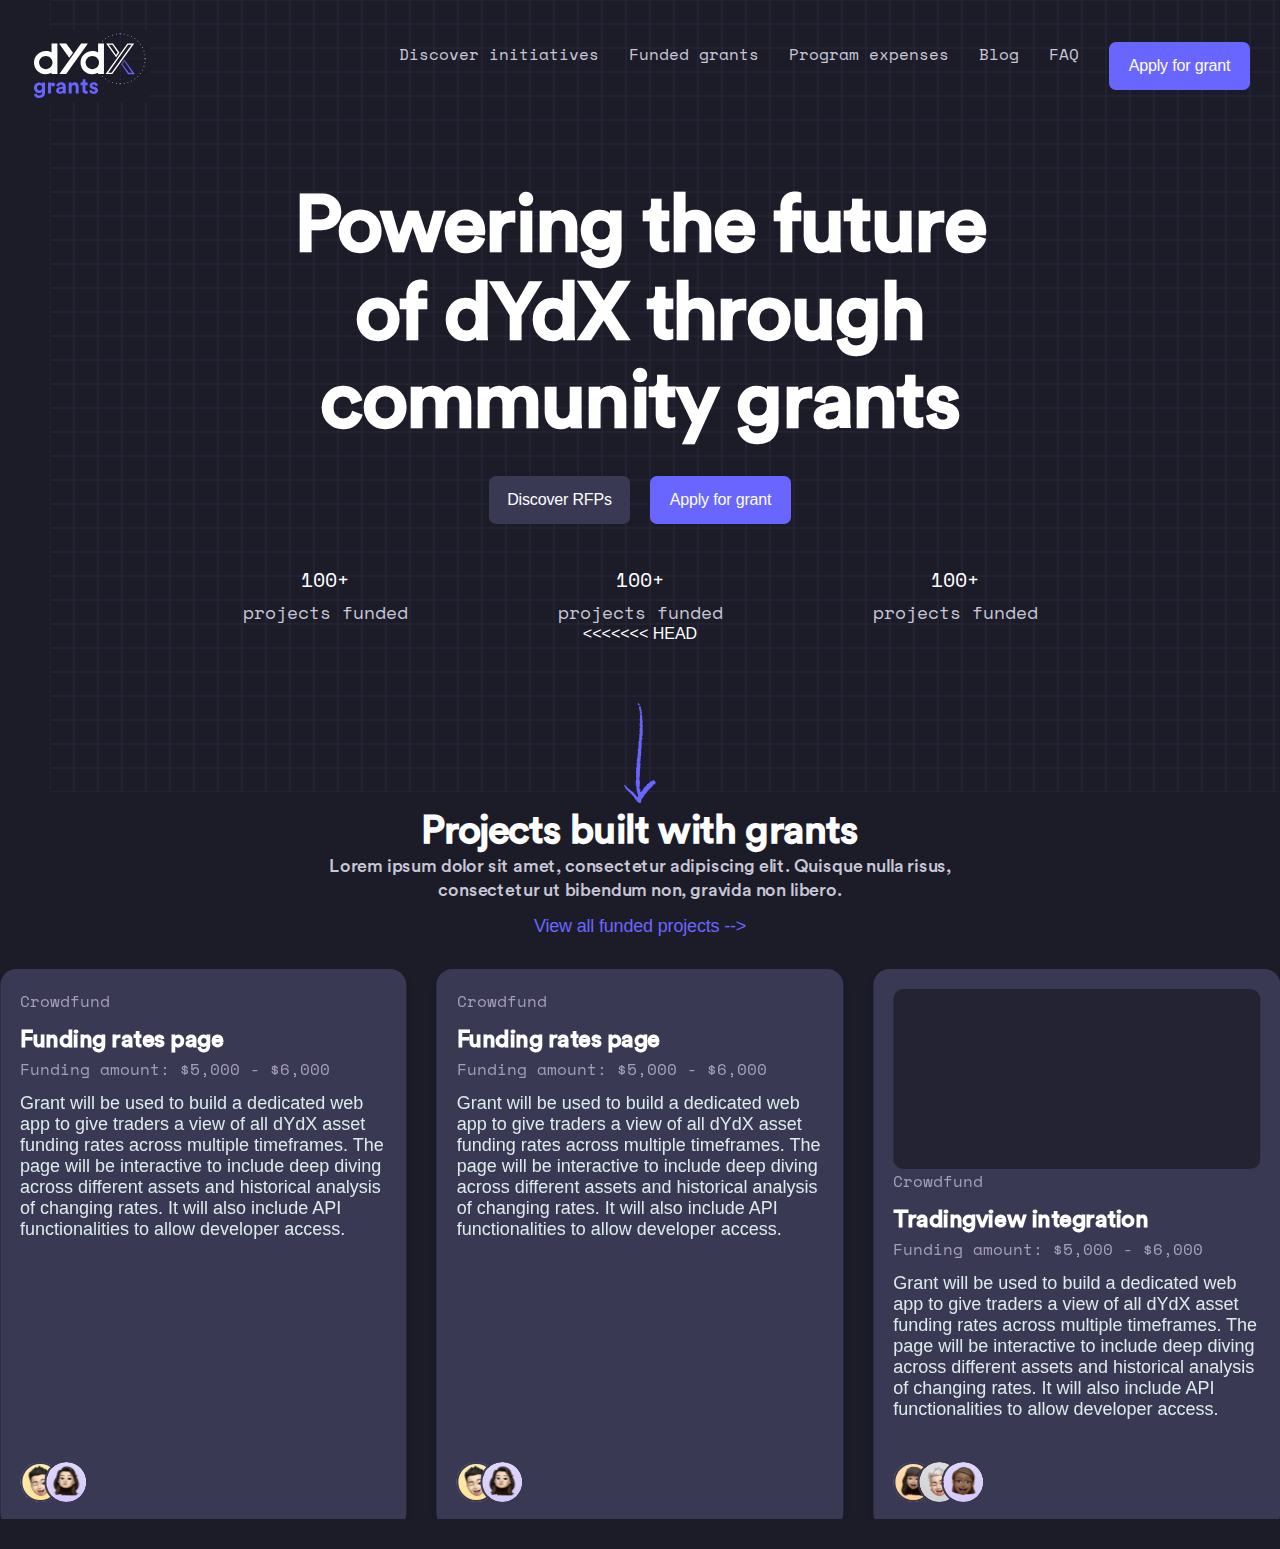
==== commit 43456ef0: "Merge pull request #20 from Mark2404/Mark" ====
--- a/index.html
+++ b/index.html
@@ -1,153 +1,178 @@
 <!DOCTYPE html>
 <html lang="en">
+  <head>
+    <meta charset="UTF-8" />
+    <meta name="viewport" content="width=device-width, initial-scale=1.0" />
+    <link
+      rel="stylesheet"
+      href="https://cdn.jsdelivr.net/npm/swiper/swiper-bundle.min.css"
+    />
+    <link rel="stylesheet" href="./styles/main.css" />
+    <title>home</title>
+  </head>
 
-<head>
-  <meta charset="UTF-8">
-  <meta name="viewport" content="width=device-width, initial-scale=1.0">
-  <link rel="stylesheet" href="https://cdn.jsdelivr.net/npm/swiper/swiper-bundle.min.css">
-  <link rel="stylesheet" href="./styles/main.css">
-  <title>home</title>
-</head>
-
-<body>
-  <header class="container">
-    <img class="background-img" src="./assets/imgs/Grid-backgraound.svg" alt="">
-    <img src="./assets/icons/Logo.svg" alt="">
-    <div>
-      <ul class="header-links">
-        <li><a href="#">Discover initiatives</a></li>
-        <li><a href="#">Funded grants</a></li>
-        <li><a href="#">Program expenses</a></li>
-        <li><a href="#">Blog</a></li>
-        <li><a href="#">FAQ</a></li>
+  <body>
+    <header class="container">
+      <img
+        class="background-img"
+        src="./assets/imgs/Grid-backgraound.svg"
+        alt=""
+      />
+      <img src="./assets/icons/Logo.svg" alt="" />
+      <div>
+        <ul class="header-links">
+          <li><a href="#">Discover initiatives</a></li>
+          <li><a href="./pages/funded-grants.html">Funded grants</a></li>
+          <li><a href="./pages/program.html">Program expenses</a></li>
+          <li><a href="#">Blog</a></li>
+          <li><a href="#">FAQ</a></li>
+          <button>Apply for grant</button>
+        </ul>
+      </div>
+    </header>
+    <div class="header-title container">
+      <h1>Powering the future of dYdX through community grants</h1>
+      <div class="_title-buttons-sec">
+        <button class="first">Discover RFPs</button>
         <button>Apply for grant</button>
-      </ul>
-    </div>
-  </header>
-  <div class="header-title container">
-    <h1>Powering the future of dYdX through community grants</h1>
-    <div class="_title-buttons-sec">
-      <button class="first">Discover RFPs</button>
-      <button>Apply for grant</button>
-    </div>
-    <div class="_title-little-information-sec">
-      <div class="_info">
-        <h5>100+ </h5>
-        <p>projects funded</p>
       </div>
-      <div class="_info">
-        <h5>100+ </h5>
-        <p>projects funded</p>
+      <div class="_title-little-information-sec">
+        <div class="_info">
+          <h5>100+</h5>
+          <p>projects funded</p>
+        </div>
+        <div class="_info">
+          <h5>100+</h5>
+          <p>projects funded</p>
+        </div>
+        <div class="_info">
+          <h5>100+</h5>
+          <p>projects funded</p>
+        </div>
       </div>
-      <div class="_info">
-        <h5>100+ </h5>
-        <p>projects funded</p>
+      <<<<<<< HEAD
+      <div class="arrow-sec">
+        <img src="./assets/icons/Down arrow.svg" alt="" />
       </div>
     </div>
-    <div class="arrow-sec">
-      <img src="./assets/icons/Down arrow.svg" alt="">
+    <section class="carusel-sec container">
+      <div class="_carusel-sec-title">
+        <h1>Projects built with grants</h1>
+        <p>
+          Lorem ipsum dolor sit amet, consectetur adipiscing elit. Quisque nulla
+          risus, consectetur ut bibendum non, gravida non libero.
+        </p>
+        <a href="#"> View all funded projects --></a>
+      </div>
+      <div class="swiper-container">
+        <div class="swiper-wrapper">
+          <div class="swiper-slide">
+            <div class="_swiper-title">
+              <p>Crowdfund</p>
+              <h4>Funding rates page</h4>
+              <p>Funding amount: $5,000 - $6,000</p>
+            </div>
+            <p>
+              Grant will be used to build a dedicated web app to give traders a
+              view of all dYdX asset funding rates across multiple timeframes.
+              The page will be interactive to include deep diving across
+              different assets and historical analysis of changing rates. It
+              will also include API functionalities to allow developer access.
+            </p>
+            <img
+              class="swiper-avatar"
+              src="./assets/icons/Avatar group-1.svg"
+              alt=""
+            />
+          </div>
+          <div class="swiper-slide">
+            <div class="_swiper-title2">
+              <div class="box"></div>
+              <p>Crowdfund</p>
+              <h4>Tradingview integration</h4>
+              <p>Funding amount: $5,000 - $6,000</p>
+            </div>
+            <p>
+              Grant will be used to build a dedicated web app to give traders a
+              view of all dYdX asset funding rates across multiple timeframes.
+              The page will be interactive to include deep diving across
+              different assets and historical analysis of changing rates. It
+              will also include API functionalities to allow developer access.
+            </p>
+            <img
+              style="margin-top: 40px"
+              class="swiper-avatar2"
+              src="./assets/icons/Avatar group2.svg"
+              alt=""
+            />
+          </div>
+          <div class="swiper-slide">
+            <div class="_swiper-title">
+              <p>Crowdfund</p>
+              <h4>Rewards optimization research and paper</h4>
+              <p>Funding amount: $5,000 - $6,000</p>
+            </div>
+            <p>
+              Grant will be used to build a dedicated web app to give traders a
+              view of all dYdX asset funding rates across multiple timeframes.
+              The page will be interactive to include deep diving across
+              different assets and historical analysis of changing rates.
+            </p>
+            <img
+              class="swiper-avatar"
+              src="./assets/icons/Avatar group-3.svg"
+              alt=""
+            />
+          </div>
+          <div class="swiper-slide">
+            <div class="_swiper-title">
+              <p>Crowdfund</p>
+              <h4>Funding rates page</h4>
+              <p>Funding amount: $5,000 - $6,000</p>
+            </div>
+            <p>
+              Grant will be used to build a dedicated web app to give traders a
+              view of all dYdX asset funding rates across multiple timeframes.
+              The page will be interactive to include deep diving across
+              different assets and historical analysis of changing rates. It
+              will also include API functionalities to allow developer access.
+            </p>
+            <img
+              class="swiper-avatar"
+              src="./assets/icons/Avatar group-1.svg"
+              alt=""
+            />
+          </div>
+        </div>
+        <!-- Навигация -->
+      </div>
+    </section>
+  </body>
 
-    </div>
-
-
-  </div>
-  <section class="carusel-sec container">
-    <div class="_carusel-sec-title">
-      <h1>Projects built with grants</h1>
-      <p>Lorem ipsum dolor sit amet, consectetur adipiscing elit. Quisque nulla risus, consectetur ut bibendum non,
-        gravida non libero.</p>
-      <a href="#"> View all funded projects --></a>
-
-    </div>
-    <div class="swiper-container">
-      <div class="swiper-wrapper">
-        <div class="swiper-slide">
-          <div class="_swiper-title">
-            <p>Crowdfund</p>
-            <h4>Funding rates page</h4>
-            <p>Funding amount: $5,000 - $6,000</p>
-          </div>
-          <p>Grant will be used to build a dedicated web app to give traders a view of all dYdX asset funding rates
-            across multiple timeframes. The page will be interactive to include deep diving across different assets and
-            historical analysis of changing rates. It will also include API functionalities to allow developer access.
-          </p>
-          <img class="swiper-avatar" src="./assets/icons/Avatar group-1.svg" alt="">
-        </div>
-        <div class="swiper-slide">
-          <div class="_swiper-title2">
-            <div class="box"></div>
-            <p>Crowdfund</p>
-            <h4>Tradingview integration</h4>
-            <p>Funding amount: $5,000 - $6,000</p>
-          </div>
-          <p>Grant will be used to build a dedicated web app to give traders a view of all
-            dYdX asset funding rates
-            across multiple timeframes. The page will be interactive to include deep diving across different assets and
-            historical analysis of changing rates. It will also include API functionalities to allow developer access.
-          </p>
-          <img style="margin-top: 40px;" class="swiper-avatar2" src="./assets/icons/Avatar group2.svg" alt="">
-        </div>
-        <div class="swiper-slide">
-          <div class="_swiper-title">
-            <p>Crowdfund</p>
-            <h4>Rewards optimization research and paper</h4>
-            <p>Funding amount: $5,000 - $6,000</p>
-          </div>
-          <p>Grant will be used to build a dedicated web app to give traders a view of all dYdX asset funding rates
-            across multiple timeframes. The page will be interactive to include deep diving across different assets and
-            historical analysis of changing rates.
-          </p>
-          <img class="swiper-avatar" src="./assets/icons/Avatar group-3.svg" alt="">
-        </div>
-        <div class="swiper-slide">
-          <div class="_swiper-title">
-            <p>Crowdfund</p>
-            <h4>Funding rates page</h4>
-            <p>Funding amount: $5,000 - $6,000</p>
-          </div>
-          <p>Grant will be used to build a dedicated web app to give traders a view of all dYdX asset funding rates
-            across multiple timeframes. The page will be interactive to include deep diving across different assets and
-            historical analysis of changing rates. It will also include API functionalities to allow developer access.
-          </p>
-          <img class="swiper-avatar" src="./assets/icons/Avatar group-1.svg" alt="">
-        </div>
-      </div>
-      <!-- Навигация -->
-
-    </div>
-  </section>
-
-
-</body>
-
-
-
-
-<!-- java kodla -->
-<script src="https://cdn.jsdelivr.net/npm/swiper/swiper-bundle.min.js"></script>
-<script>
-  const swiper = new Swiper('.swiper-container', {
-    loop: true,
-    spaceBetween: 30,
-    slidesPerView: 3,
-    centeredSlides: true,
-    navigation: {
-      nextEl: '.swiper-button-next',
-      prevEl: '.swiper-button-prev',
-    },
-    autoplay: {
-      delay: 2000,
-      disableOnInteraction: false,
-    },
-    breakpoints: {
-
-      640: {
-        slidesPerView: 1,
+  <!-- java kodla -->
+  <script src="https://cdn.jsdelivr.net/npm/swiper/swiper-bundle.min.js"></script>
+  <script>
+    const swiper = new Swiper(".swiper-container", {
+      loop: true,
+      spaceBetween: 30,
+      slidesPerView: 3,
+      centeredSlides: true,
+      navigation: {
+        nextEl: ".swiper-button-next",
+        prevEl: ".swiper-button-prev",
       },
-      1024: {
-        slidesPerView: 3,
+      autoplay: {
+        delay: 2000,
+        disableOnInteraction: false,
       },
-    },
-  });
-
-</script>+      breakpoints: {
+        640: {
+          slidesPerView: 1,
+        },
+        1024: {
+          slidesPerView: 3,
+        },
+      },
+    });
+  </script>
+</html>
--- a/styles/main.css
+++ b/styles/main.css
@@ -1,4 +1,5 @@
 @charset "UTF-8";
+@import url("https://fonts.googleapis.com/css2?family=DM+Sans:ital,opsz,wght@0,9..40,100..1000;1,9..40,100..1000&family=Montserrat:ital,wght@0,100..900;1,100..900&family=Oswald:wght@200..700&family=Poppins:ital,wght@0,100;0,200;0,300;0,400;0,500;0,600;0,700;0,800;0,900;1,100;1,200;1,300;1,400;1,500;1,600;1,700;1,800;1,900&family=Roboto:ital,wght@0,100;0,300;0,400;0,500;0,700;0,900;1,100;1,300;1,400;1,500;1,700;1,900&family=Rubik:ital,wght@0,300..900;1,300..900&family=Source+Serif+4:ital,opsz,wght@0,8..60,200..900;1,8..60,200..900&family=Space+Mono:ital,wght@0,400;0,700;1,400;1,700&display=swap");
 @import url("https://fonts.googleapis.com/css2?family=DM+Sans:ital,opsz,wght@0,9..40,100..1000;1,9..40,100..1000&family=Montserrat:ital,wght@0,100..900;1,100..900&family=Oswald:wght@200..700&family=Poppins:ital,wght@0,100;0,200;0,300;0,400;0,500;0,600;0,700;0,800;0,900;1,100;1,200;1,300;1,400;1,500;1,600;1,700;1,800;1,900&family=Roboto:ital,wght@0,100;0,300;0,400;0,500;0,700;0,900;1,100;1,300;1,400;1,500;1,700;1,900&family=Rubik:ital,wght@0,300..900;1,300..900&family=Source+Serif+4:ital,opsz,wght@0,8..60,200..900;1,8..60,200..900&family=Space+Mono:ital,wght@0,400;0,700;1,400;1,700&display=swap");
 @import url("https://fonts.googleapis.com/css2?family=DM+Sans:ital,opsz,wght@0,9..40,100..1000;1,9..40,100..1000&family=Montserrat:ital,wght@0,100..900;1,100..900&family=Oswald:wght@200..700&family=Poppins:ital,wght@0,100;0,200;0,300;0,400;0,500;0,600;0,700;0,800;0,900;1,100;1,200;1,300;1,400;1,500;1,600;1,700;1,800;1,900&family=Roboto:ital,wght@0,100;0,300;0,400;0,500;0,700;0,900;1,100;1,300;1,400;1,500;1,700;1,900&family=Rubik:ital,wght@0,300..900;1,300..900&family=Source+Serif+4:ital,opsz,wght@0,8..60,200..900;1,8..60,200..900&family=Space+Mono:ital,wght@0,400;0,700;1,400;1,700&display=swap");
 @import url("https://fonts.googleapis.com/css2?family=DM+Sans:ital,opsz,wght@0,9..40,100..1000;1,9..40,100..1000&family=Montserrat:ital,wght@0,100..900;1,100..900&family=Oswald:wght@200..700&family=Poppins:ital,wght@0,100;0,200;0,300;0,400;0,500;0,600;0,700;0,800;0,900;1,100;1,200;1,300;1,400;1,500;1,600;1,700;1,800;1,900&family=Roboto:ital,wght@0,100;0,300;0,400;0,500;0,700;0,900;1,100;1,300;1,400;1,500;1,700;1,900&family=Rubik:ital,wght@0,300..900;1,300..900&family=Source+Serif+4:ital,opsz,wght@0,8..60,200..900;1,8..60,200..900&family=Space+Mono:ital,wght@0,400;0,700;1,400;1,700&display=swap");
@@ -347,4 +348,124 @@
   line-height: 133%;
   letter-spacing: -0.02em;
   color: #fff;
+}
+
+* {
+  padding: 0;
+  margin: 0;
+  box-sizing: border-box;
+}
+
+.container {
+  max-width: 1300px;
+  margin: 0 auto;
+}
+
+body {
+  background-color: #1c1c28;
+}
+
+button {
+  border-radius: 7px;
+  padding: 12px 16px;
+  width: 141px;
+  height: 48px;
+  background: #6966ff;
+  font-family: var(--font-family);
+  font-weight: 500;
+  font-size: 16px;
+  line-height: 150%;
+  letter-spacing: -0.01em;
+  text-align: center;
+  color: #fff;
+  border: none;
+  cursor: pointer;
+}
+
+@font-face {
+  font-family: "Circular Std";
+  src: url(../styles/CircularStd-Medium.ttf) format("truetype");
+}
+._what-title {
+  display: flex;
+  align-items: center;
+  justify-content: center;
+  flex-direction: column;
+  position: relative;
+}
+._what-title h1 {
+  font-family: "Circular Std", sans-serif;
+  font-weight: 700;
+  font-size: 40px;
+  line-height: 120%;
+  letter-spacing: -0.02em;
+  text-align: center;
+  color: #fff;
+  margin-bottom: 12px;
+  margin-top: 60px;
+}
+._what-title P {
+  font-family: "Circular Std", sans-serif;
+  font-weight: 400;
+  font-size: 18px;
+  line-height: 133%;
+  letter-spacing: -0.01em;
+  text-align: center;
+  color: #c8c7d8;
+  width: 50%;
+  margin-bottom: 12px;
+}
+._what-title a {
+  font-family: "Circular Std", sans-serif;
+  font-weight: 400;
+  font-size: 18px;
+  line-height: 133%;
+  letter-spacing: -0.01em;
+  text-align: center;
+  color: #6966ff;
+  text-decoration: none;
+}
+
+.what-icon {
+  position: absolute;
+  top: 0;
+}
+
+._what-new-cards-sec {
+  display: flex;
+  align-items: center;
+  justify-content: center;
+  gap: 20px;
+  margin-top: 30px;
+}
+
+._what-new-card-info {
+  padding: 24px;
+  width: 392px;
+  height: 216px;
+  background-color: #393953;
+  border-radius: 10px;
+  position: relative;
+  margin-top: 0px;
+}
+._what-new-card-info P {
+  font-family: "Space Mono", sans-serif;
+  font-weight: 400;
+  font-size: 16px;
+  line-height: 150%;
+  color: #c8c7d8;
+  margin-bottom: 12px;
+}
+._what-new-card-info h5 {
+  font-family: "Circular Std", sans-serif;
+  font-weight: 700;
+  font-size: 24px;
+  line-height: 133%;
+  letter-spacing: -0.02em;
+  color: #fff;
+  margin-bottom: 80px;
+}
+
+._what-new-card-img {
+  border-bottom: 1px solid #fff;
 }/*# sourceMappingURL=main.css.map */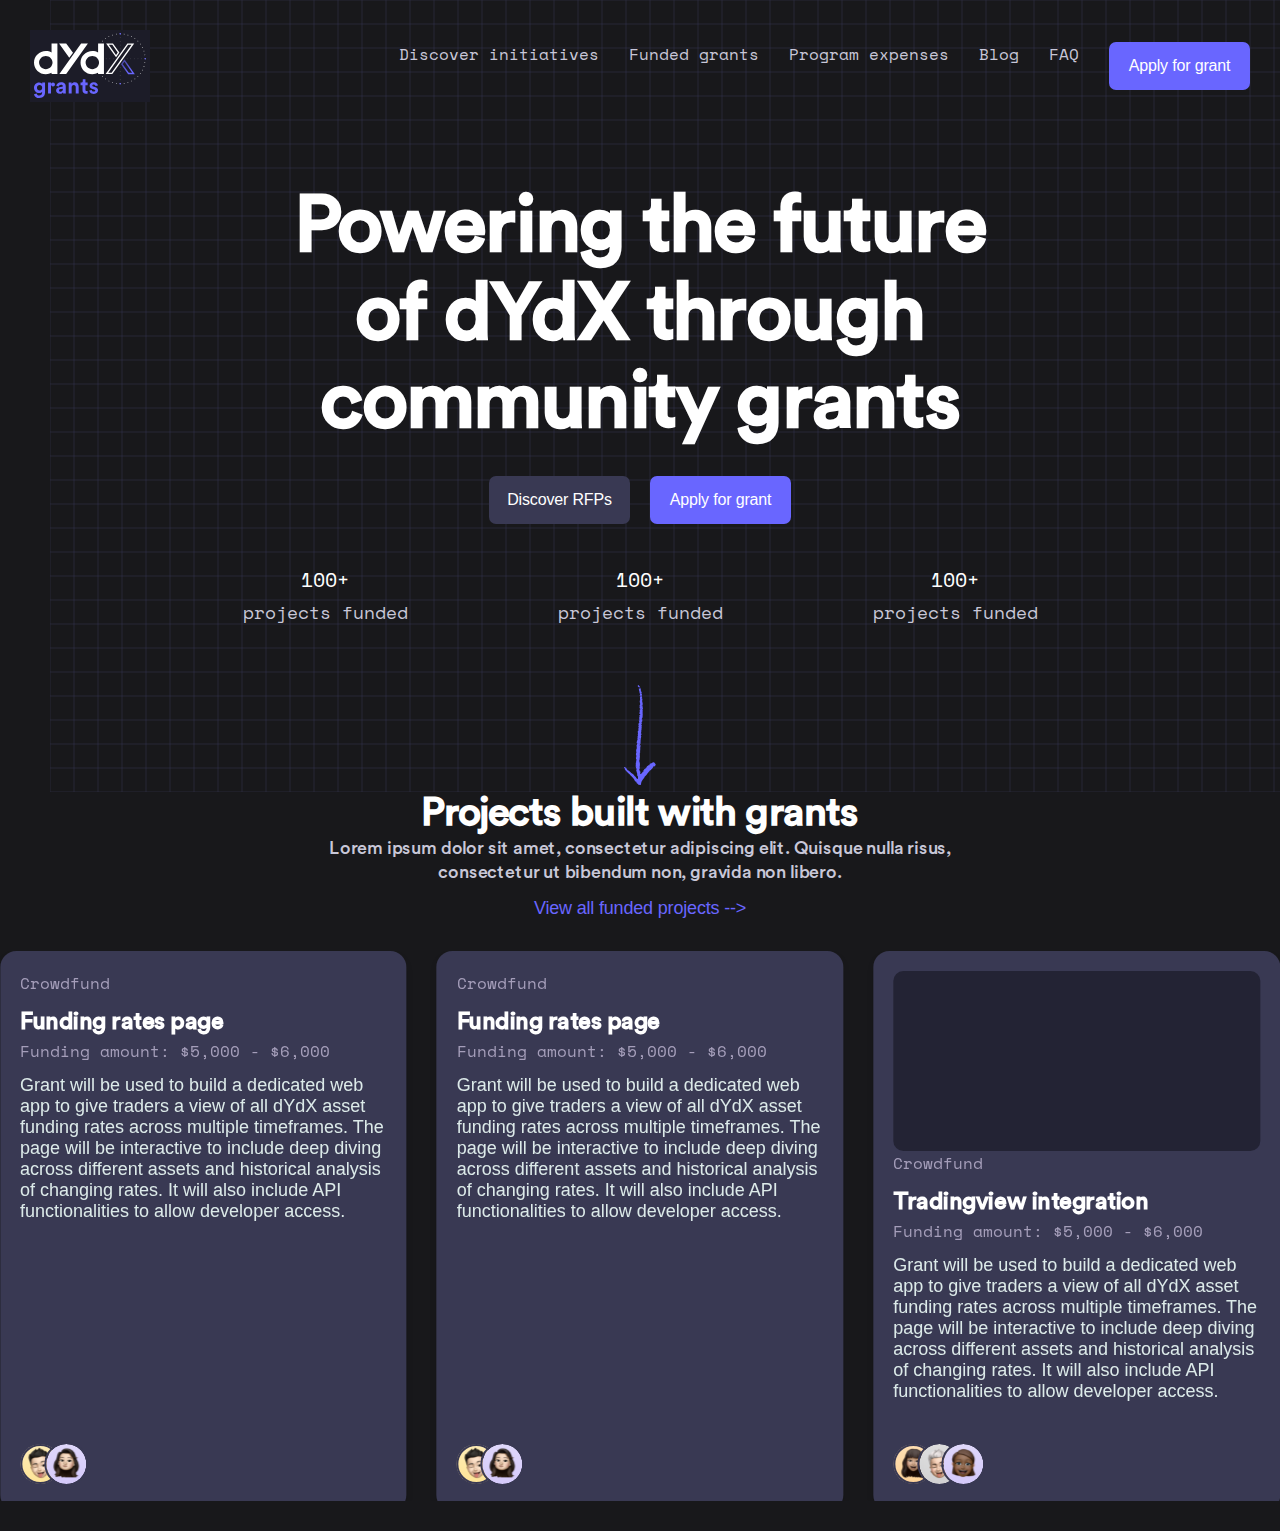
==== commit b34decca: "Merge branch 'Feruzbek' of https://github.com/Mark2404/dydy_games into Feruzbek" ====
--- a/index.html
+++ b/index.html
@@ -1,178 +1,153 @@
 <!DOCTYPE html>
 <html lang="en">
-  <head>
-    <meta charset="UTF-8" />
-    <meta name="viewport" content="width=device-width, initial-scale=1.0" />
-    <link
-      rel="stylesheet"
-      href="https://cdn.jsdelivr.net/npm/swiper/swiper-bundle.min.css"
-    />
-    <link rel="stylesheet" href="./styles/main.css" />
-    <title>home</title>
-  </head>
 
-  <body>
-    <header class="container">
-      <img
-        class="background-img"
-        src="./assets/imgs/Grid-backgraound.svg"
-        alt=""
-      />
-      <img src="./assets/icons/Logo.svg" alt="" />
-      <div>
-        <ul class="header-links">
-          <li><a href="#">Discover initiatives</a></li>
-          <li><a href="./pages/funded-grants.html">Funded grants</a></li>
-          <li><a href="./pages/program.html">Program expenses</a></li>
-          <li><a href="#">Blog</a></li>
-          <li><a href="#">FAQ</a></li>
-          <button>Apply for grant</button>
-        </ul>
+<head>
+  <meta charset="UTF-8">
+  <meta name="viewport" content="width=device-width, initial-scale=1.0">
+  <link rel="stylesheet" href="https://cdn.jsdelivr.net/npm/swiper/swiper-bundle.min.css">
+  <link rel="stylesheet" href="./styles/main.css">
+  <title>home</title>
+</head>
+
+<body>
+  <header class="container">
+    <img class="background-img" src="./assets/imgs/Grid-backgraound.svg" alt="">
+    <img src="./assets/icons/Logo.svg" alt="">
+    <div>
+      <ul class="header-links">
+        <li><a href="#">Discover initiatives</a></li>
+        <li><a href="#">Funded grants</a></li>
+        <li><a href="#">Program expenses</a></li>
+        <li><a href="#">Blog</a></li>
+        <li><a href="#">FAQ</a></li>
+        <button>Apply for grant</button>
+      </ul>
+    </div>
+  </header>
+  <div class="header-title container">
+    <h1>Powering the future of dYdX through community grants</h1>
+    <div class="_title-buttons-sec">
+      <button class="first">Discover RFPs</button>
+      <button>Apply for grant</button>
+    </div>
+    <div class="_title-little-information-sec">
+      <div class="_info">
+        <h5>100+ </h5>
+        <p>projects funded</p>
       </div>
-    </header>
-    <div class="header-title container">
-      <h1>Powering the future of dYdX through community grants</h1>
-      <div class="_title-buttons-sec">
-        <button class="first">Discover RFPs</button>
-        <button>Apply for grant</button>
+      <div class="_info">
+        <h5>100+ </h5>
+        <p>projects funded</p>
       </div>
-      <div class="_title-little-information-sec">
-        <div class="_info">
-          <h5>100+</h5>
-          <p>projects funded</p>
+      <div class="_info">
+        <h5>100+ </h5>
+        <p>projects funded</p>
+      </div>
+    </div>
+    <div class="arrow-sec">
+      <img src="./assets/icons/Down arrow.svg" alt="">
+
+    </div>
+
+
+  </div>
+  <section class="carusel-sec container">
+    <div class="_carusel-sec-title">
+      <h1>Projects built with grants</h1>
+      <p>Lorem ipsum dolor sit amet, consectetur adipiscing elit. Quisque nulla risus, consectetur ut bibendum non,
+        gravida non libero.</p>
+      <a href="#"> View all funded projects --></a>
+
+    </div>
+    <div class="swiper-container">
+      <div class="swiper-wrapper">
+        <div class="swiper-slide">
+          <div class="_swiper-title">
+            <p>Crowdfund</p>
+            <h4>Funding rates page</h4>
+            <p>Funding amount: $5,000 - $6,000</p>
+          </div>
+          <p>Grant will be used to build a dedicated web app to give traders a view of all dYdX asset funding rates
+            across multiple timeframes. The page will be interactive to include deep diving across different assets and
+            historical analysis of changing rates. It will also include API functionalities to allow developer access.
+          </p>
+          <img class="swiper-avatar" src="./assets/icons/Avatar group-1.svg" alt="">
         </div>
-        <div class="_info">
-          <h5>100+</h5>
-          <p>projects funded</p>
+        <div class="swiper-slide">
+          <div class="_swiper-title2">
+            <div class="box"></div>
+            <p>Crowdfund</p>
+            <h4>Tradingview integration</h4>
+            <p>Funding amount: $5,000 - $6,000</p>
+          </div>
+          <p>Grant will be used to build a dedicated web app to give traders a view of all
+            dYdX asset funding rates
+            across multiple timeframes. The page will be interactive to include deep diving across different assets and
+            historical analysis of changing rates. It will also include API functionalities to allow developer access.
+          </p>
+          <img style="margin-top: 40px;" class="swiper-avatar2" src="./assets/icons/Avatar group2.svg" alt="">
         </div>
-        <div class="_info">
-          <h5>100+</h5>
-          <p>projects funded</p>
+        <div class="swiper-slide">
+          <div class="_swiper-title">
+            <p>Crowdfund</p>
+            <h4>Rewards optimization research and paper</h4>
+            <p>Funding amount: $5,000 - $6,000</p>
+          </div>
+          <p>Grant will be used to build a dedicated web app to give traders a view of all dYdX asset funding rates
+            across multiple timeframes. The page will be interactive to include deep diving across different assets and
+            historical analysis of changing rates.
+          </p>
+          <img class="swiper-avatar" src="./assets/icons/Avatar group-3.svg" alt="">
+        </div>
+        <div class="swiper-slide">
+          <div class="_swiper-title">
+            <p>Crowdfund</p>
+            <h4>Funding rates page</h4>
+            <p>Funding amount: $5,000 - $6,000</p>
+          </div>
+          <p>Grant will be used to build a dedicated web app to give traders a view of all dYdX asset funding rates
+            across multiple timeframes. The page will be interactive to include deep diving across different assets and
+            historical analysis of changing rates. It will also include API functionalities to allow developer access.
+          </p>
+          <img class="swiper-avatar" src="./assets/icons/Avatar group-1.svg" alt="">
         </div>
       </div>
-      <<<<<<< HEAD
-      <div class="arrow-sec">
-        <img src="./assets/icons/Down arrow.svg" alt="" />
-      </div>
+      <!-- Навигация -->
+
     </div>
-    <section class="carusel-sec container">
-      <div class="_carusel-sec-title">
-        <h1>Projects built with grants</h1>
-        <p>
-          Lorem ipsum dolor sit amet, consectetur adipiscing elit. Quisque nulla
-          risus, consectetur ut bibendum non, gravida non libero.
-        </p>
-        <a href="#"> View all funded projects --></a>
-      </div>
-      <div class="swiper-container">
-        <div class="swiper-wrapper">
-          <div class="swiper-slide">
-            <div class="_swiper-title">
-              <p>Crowdfund</p>
-              <h4>Funding rates page</h4>
-              <p>Funding amount: $5,000 - $6,000</p>
-            </div>
-            <p>
-              Grant will be used to build a dedicated web app to give traders a
-              view of all dYdX asset funding rates across multiple timeframes.
-              The page will be interactive to include deep diving across
-              different assets and historical analysis of changing rates. It
-              will also include API functionalities to allow developer access.
-            </p>
-            <img
-              class="swiper-avatar"
-              src="./assets/icons/Avatar group-1.svg"
-              alt=""
-            />
-          </div>
-          <div class="swiper-slide">
-            <div class="_swiper-title2">
-              <div class="box"></div>
-              <p>Crowdfund</p>
-              <h4>Tradingview integration</h4>
-              <p>Funding amount: $5,000 - $6,000</p>
-            </div>
-            <p>
-              Grant will be used to build a dedicated web app to give traders a
-              view of all dYdX asset funding rates across multiple timeframes.
-              The page will be interactive to include deep diving across
-              different assets and historical analysis of changing rates. It
-              will also include API functionalities to allow developer access.
-            </p>
-            <img
-              style="margin-top: 40px"
-              class="swiper-avatar2"
-              src="./assets/icons/Avatar group2.svg"
-              alt=""
-            />
-          </div>
-          <div class="swiper-slide">
-            <div class="_swiper-title">
-              <p>Crowdfund</p>
-              <h4>Rewards optimization research and paper</h4>
-              <p>Funding amount: $5,000 - $6,000</p>
-            </div>
-            <p>
-              Grant will be used to build a dedicated web app to give traders a
-              view of all dYdX asset funding rates across multiple timeframes.
-              The page will be interactive to include deep diving across
-              different assets and historical analysis of changing rates.
-            </p>
-            <img
-              class="swiper-avatar"
-              src="./assets/icons/Avatar group-3.svg"
-              alt=""
-            />
-          </div>
-          <div class="swiper-slide">
-            <div class="_swiper-title">
-              <p>Crowdfund</p>
-              <h4>Funding rates page</h4>
-              <p>Funding amount: $5,000 - $6,000</p>
-            </div>
-            <p>
-              Grant will be used to build a dedicated web app to give traders a
-              view of all dYdX asset funding rates across multiple timeframes.
-              The page will be interactive to include deep diving across
-              different assets and historical analysis of changing rates. It
-              will also include API functionalities to allow developer access.
-            </p>
-            <img
-              class="swiper-avatar"
-              src="./assets/icons/Avatar group-1.svg"
-              alt=""
-            />
-          </div>
-        </div>
-        <!-- Навигация -->
-      </div>
-    </section>
-  </body>
+  </section>
 
-  <!-- java kodla -->
-  <script src="https://cdn.jsdelivr.net/npm/swiper/swiper-bundle.min.js"></script>
-  <script>
-    const swiper = new Swiper(".swiper-container", {
-      loop: true,
-      spaceBetween: 30,
-      slidesPerView: 3,
-      centeredSlides: true,
-      navigation: {
-        nextEl: ".swiper-button-next",
-        prevEl: ".swiper-button-prev",
+
+</body>
+
+
+
+
+<!-- java kodla -->
+<script src="https://cdn.jsdelivr.net/npm/swiper/swiper-bundle.min.js"></script>
+<script>
+  const swiper = new Swiper('.swiper-container', {
+    loop: true,
+    spaceBetween: 30,
+    slidesPerView: 3,
+    centeredSlides: true,
+    navigation: {
+      nextEl: '.swiper-button-next',
+      prevEl: '.swiper-button-prev',
+    },
+    autoplay: {
+      delay: 2000,
+      disableOnInteraction: false,
+    },
+    breakpoints: {
+
+      640: {
+        slidesPerView: 1,
       },
-      autoplay: {
-        delay: 2000,
-        disableOnInteraction: false,
+      1024: {
+        slidesPerView: 3,
       },
-      breakpoints: {
-        640: {
-          slidesPerView: 1,
-        },
-        1024: {
-          slidesPerView: 3,
-        },
-      },
-    });
-  </script>
-</html>
+    },
+  });
+
+</script>--- a/styles/main.css
+++ b/styles/main.css
@@ -1,5 +1,4 @@
 @charset "UTF-8";
-@import url("https://fonts.googleapis.com/css2?family=DM+Sans:ital,opsz,wght@0,9..40,100..1000;1,9..40,100..1000&family=Montserrat:ital,wght@0,100..900;1,100..900&family=Oswald:wght@200..700&family=Poppins:ital,wght@0,100;0,200;0,300;0,400;0,500;0,600;0,700;0,800;0,900;1,100;1,200;1,300;1,400;1,500;1,600;1,700;1,800;1,900&family=Roboto:ital,wght@0,100;0,300;0,400;0,500;0,700;0,900;1,100;1,300;1,400;1,500;1,700;1,900&family=Rubik:ital,wght@0,300..900;1,300..900&family=Source+Serif+4:ital,opsz,wght@0,8..60,200..900;1,8..60,200..900&family=Space+Mono:ital,wght@0,400;0,700;1,400;1,700&display=swap");
 @import url("https://fonts.googleapis.com/css2?family=DM+Sans:ital,opsz,wght@0,9..40,100..1000;1,9..40,100..1000&family=Montserrat:ital,wght@0,100..900;1,100..900&family=Oswald:wght@200..700&family=Poppins:ital,wght@0,100;0,200;0,300;0,400;0,500;0,600;0,700;0,800;0,900;1,100;1,200;1,300;1,400;1,500;1,600;1,700;1,800;1,900&family=Roboto:ital,wght@0,100;0,300;0,400;0,500;0,700;0,900;1,100;1,300;1,400;1,500;1,700;1,900&family=Rubik:ital,wght@0,300..900;1,300..900&family=Source+Serif+4:ital,opsz,wght@0,8..60,200..900;1,8..60,200..900&family=Space+Mono:ital,wght@0,400;0,700;1,400;1,700&display=swap");
 @import url("https://fonts.googleapis.com/css2?family=DM+Sans:ital,opsz,wght@0,9..40,100..1000;1,9..40,100..1000&family=Montserrat:ital,wght@0,100..900;1,100..900&family=Oswald:wght@200..700&family=Poppins:ital,wght@0,100;0,200;0,300;0,400;0,500;0,600;0,700;0,800;0,900;1,100;1,200;1,300;1,400;1,500;1,600;1,700;1,800;1,900&family=Roboto:ital,wght@0,100;0,300;0,400;0,500;0,700;0,900;1,100;1,300;1,400;1,500;1,700;1,900&family=Rubik:ital,wght@0,300..900;1,300..900&family=Source+Serif+4:ital,opsz,wght@0,8..60,200..900;1,8..60,200..900&family=Space+Mono:ital,wght@0,400;0,700;1,400;1,700&display=swap");
 @import url("https://fonts.googleapis.com/css2?family=DM+Sans:ital,opsz,wght@0,9..40,100..1000;1,9..40,100..1000&family=Montserrat:ital,wght@0,100..900;1,100..900&family=Oswald:wght@200..700&family=Poppins:ital,wght@0,100;0,200;0,300;0,400;0,500;0,600;0,700;0,800;0,900;1,100;1,200;1,300;1,400;1,500;1,600;1,700;1,800;1,900&family=Roboto:ital,wght@0,100;0,300;0,400;0,500;0,700;0,900;1,100;1,300;1,400;1,500;1,700;1,900&family=Rubik:ital,wght@0,300..900;1,300..900&family=Source+Serif+4:ital,opsz,wght@0,8..60,200..900;1,8..60,200..900&family=Space+Mono:ital,wght@0,400;0,700;1,400;1,700&display=swap");
@@ -348,124 +347,4 @@
   line-height: 133%;
   letter-spacing: -0.02em;
   color: #fff;
-}
-
-* {
-  padding: 0;
-  margin: 0;
-  box-sizing: border-box;
-}
-
-.container {
-  max-width: 1300px;
-  margin: 0 auto;
-}
-
-body {
-  background-color: #1c1c28;
-}
-
-button {
-  border-radius: 7px;
-  padding: 12px 16px;
-  width: 141px;
-  height: 48px;
-  background: #6966ff;
-  font-family: var(--font-family);
-  font-weight: 500;
-  font-size: 16px;
-  line-height: 150%;
-  letter-spacing: -0.01em;
-  text-align: center;
-  color: #fff;
-  border: none;
-  cursor: pointer;
-}
-
-@font-face {
-  font-family: "Circular Std";
-  src: url(../styles/CircularStd-Medium.ttf) format("truetype");
-}
-._what-title {
-  display: flex;
-  align-items: center;
-  justify-content: center;
-  flex-direction: column;
-  position: relative;
-}
-._what-title h1 {
-  font-family: "Circular Std", sans-serif;
-  font-weight: 700;
-  font-size: 40px;
-  line-height: 120%;
-  letter-spacing: -0.02em;
-  text-align: center;
-  color: #fff;
-  margin-bottom: 12px;
-  margin-top: 60px;
-}
-._what-title P {
-  font-family: "Circular Std", sans-serif;
-  font-weight: 400;
-  font-size: 18px;
-  line-height: 133%;
-  letter-spacing: -0.01em;
-  text-align: center;
-  color: #c8c7d8;
-  width: 50%;
-  margin-bottom: 12px;
-}
-._what-title a {
-  font-family: "Circular Std", sans-serif;
-  font-weight: 400;
-  font-size: 18px;
-  line-height: 133%;
-  letter-spacing: -0.01em;
-  text-align: center;
-  color: #6966ff;
-  text-decoration: none;
-}
-
-.what-icon {
-  position: absolute;
-  top: 0;
-}
-
-._what-new-cards-sec {
-  display: flex;
-  align-items: center;
-  justify-content: center;
-  gap: 20px;
-  margin-top: 30px;
-}
-
-._what-new-card-info {
-  padding: 24px;
-  width: 392px;
-  height: 216px;
-  background-color: #393953;
-  border-radius: 10px;
-  position: relative;
-  margin-top: 0px;
-}
-._what-new-card-info P {
-  font-family: "Space Mono", sans-serif;
-  font-weight: 400;
-  font-size: 16px;
-  line-height: 150%;
-  color: #c8c7d8;
-  margin-bottom: 12px;
-}
-._what-new-card-info h5 {
-  font-family: "Circular Std", sans-serif;
-  font-weight: 700;
-  font-size: 24px;
-  line-height: 133%;
-  letter-spacing: -0.02em;
-  color: #fff;
-  margin-bottom: 80px;
-}
-
-._what-new-card-img {
-  border-bottom: 1px solid #fff;
 }/*# sourceMappingURL=main.css.map */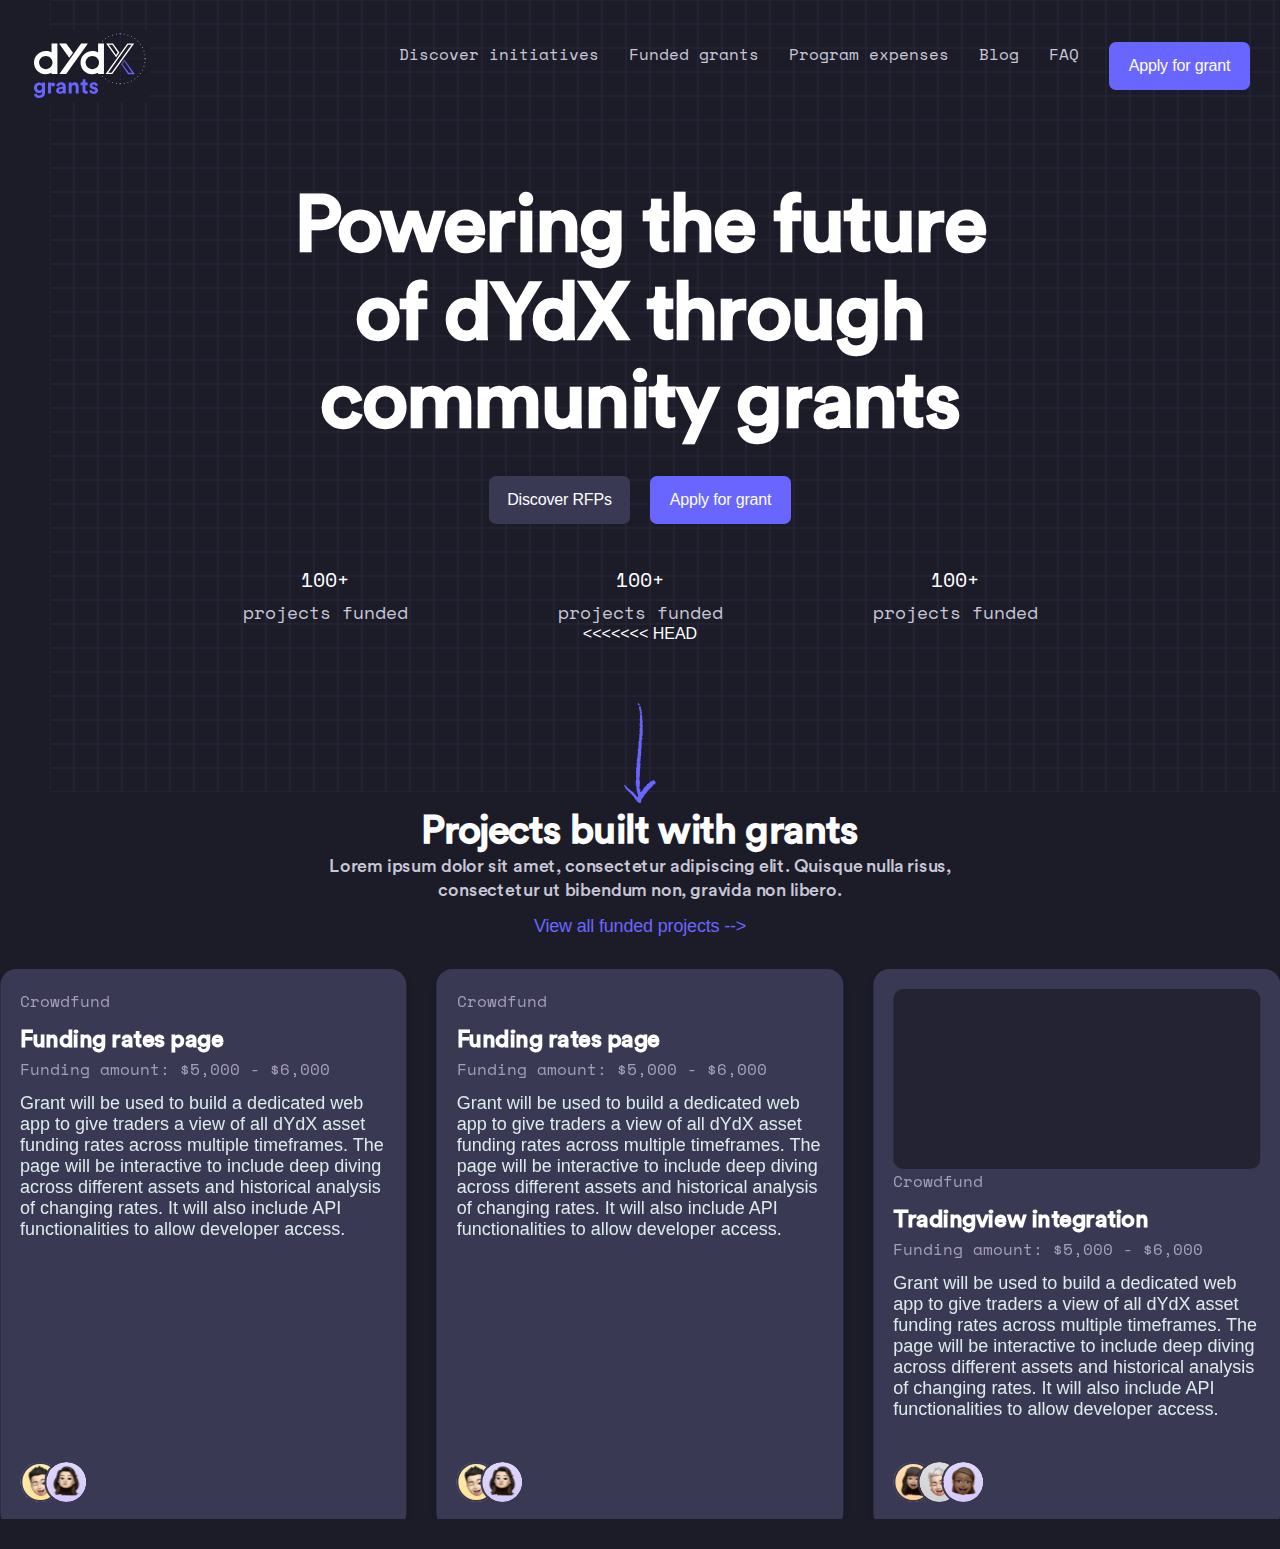
==== commit 8f52d34e: "a links" ====
--- a/index.html
+++ b/index.html
@@ -1,153 +1,178 @@
 <!DOCTYPE html>
 <html lang="en">
+  <head>
+    <meta charset="UTF-8" />
+    <meta name="viewport" content="width=device-width, initial-scale=1.0" />
+    <link
+      rel="stylesheet"
+      href="https://cdn.jsdelivr.net/npm/swiper/swiper-bundle.min.css"
+    />
+    <link rel="stylesheet" href="./styles/main.css" />
+    <title>home</title>
+  </head>
 
-<head>
-  <meta charset="UTF-8">
-  <meta name="viewport" content="width=device-width, initial-scale=1.0">
-  <link rel="stylesheet" href="https://cdn.jsdelivr.net/npm/swiper/swiper-bundle.min.css">
-  <link rel="stylesheet" href="./styles/main.css">
-  <title>home</title>
-</head>
-
-<body>
-  <header class="container">
-    <img class="background-img" src="./assets/imgs/Grid-backgraound.svg" alt="">
-    <img src="./assets/icons/Logo.svg" alt="">
-    <div>
-      <ul class="header-links">
-        <li><a href="#">Discover initiatives</a></li>
-        <li><a href="#">Funded grants</a></li>
-        <li><a href="#">Program expenses</a></li>
-        <li><a href="#">Blog</a></li>
-        <li><a href="#">FAQ</a></li>
+  <body>
+    <header class="container">
+      <img
+        class="background-img"
+        src="./assets/imgs/Grid-backgraound.svg"
+        alt=""
+      />
+      <img src="./assets/icons/Logo.svg" alt="" />
+      <div>
+        <ul class="header-links">
+          <li><a href="#">Discover initiatives</a></li>
+          <li><a href="./pages/funded-grants.html">Funded grants</a></li>
+          <li><a href="./pages/program.html">Program expenses</a></li>
+          <li><a href="#">Blog</a></li>
+          <li><a href="#">FAQ</a></li>
+          <button>Apply for grant</button>
+        </ul>
+      </div>
+    </header>
+    <div class="header-title container">
+      <h1>Powering the future of dYdX through community grants</h1>
+      <div class="_title-buttons-sec">
+        <button class="first">Discover RFPs</button>
         <button>Apply for grant</button>
-      </ul>
-    </div>
-  </header>
-  <div class="header-title container">
-    <h1>Powering the future of dYdX through community grants</h1>
-    <div class="_title-buttons-sec">
-      <button class="first">Discover RFPs</button>
-      <button>Apply for grant</button>
-    </div>
-    <div class="_title-little-information-sec">
-      <div class="_info">
-        <h5>100+ </h5>
-        <p>projects funded</p>
       </div>
-      <div class="_info">
-        <h5>100+ </h5>
-        <p>projects funded</p>
+      <div class="_title-little-information-sec">
+        <div class="_info">
+          <h5>100+</h5>
+          <p>projects funded</p>
+        </div>
+        <div class="_info">
+          <h5>100+</h5>
+          <p>projects funded</p>
+        </div>
+        <div class="_info">
+          <h5>100+</h5>
+          <p>projects funded</p>
+        </div>
       </div>
-      <div class="_info">
-        <h5>100+ </h5>
-        <p>projects funded</p>
+      <<<<<<< HEAD
+      <div class="arrow-sec">
+        <img src="./assets/icons/Down arrow.svg" alt="" />
       </div>
     </div>
-    <div class="arrow-sec">
-      <img src="./assets/icons/Down arrow.svg" alt="">
+    <section class="carusel-sec container">
+      <div class="_carusel-sec-title">
+        <h1>Projects built with grants</h1>
+        <p>
+          Lorem ipsum dolor sit amet, consectetur adipiscing elit. Quisque nulla
+          risus, consectetur ut bibendum non, gravida non libero.
+        </p>
+        <a href="#"> View all funded projects --></a>
+      </div>
+      <div class="swiper-container">
+        <div class="swiper-wrapper">
+          <div class="swiper-slide">
+            <div class="_swiper-title">
+              <p>Crowdfund</p>
+              <h4>Funding rates page</h4>
+              <p>Funding amount: $5,000 - $6,000</p>
+            </div>
+            <p>
+              Grant will be used to build a dedicated web app to give traders a
+              view of all dYdX asset funding rates across multiple timeframes.
+              The page will be interactive to include deep diving across
+              different assets and historical analysis of changing rates. It
+              will also include API functionalities to allow developer access.
+            </p>
+            <img
+              class="swiper-avatar"
+              src="./assets/icons/Avatar group-1.svg"
+              alt=""
+            />
+          </div>
+          <div class="swiper-slide">
+            <div class="_swiper-title2">
+              <div class="box"></div>
+              <p>Crowdfund</p>
+              <h4>Tradingview integration</h4>
+              <p>Funding amount: $5,000 - $6,000</p>
+            </div>
+            <p>
+              Grant will be used to build a dedicated web app to give traders a
+              view of all dYdX asset funding rates across multiple timeframes.
+              The page will be interactive to include deep diving across
+              different assets and historical analysis of changing rates. It
+              will also include API functionalities to allow developer access.
+            </p>
+            <img
+              style="margin-top: 40px"
+              class="swiper-avatar2"
+              src="./assets/icons/Avatar group2.svg"
+              alt=""
+            />
+          </div>
+          <div class="swiper-slide">
+            <div class="_swiper-title">
+              <p>Crowdfund</p>
+              <h4>Rewards optimization research and paper</h4>
+              <p>Funding amount: $5,000 - $6,000</p>
+            </div>
+            <p>
+              Grant will be used to build a dedicated web app to give traders a
+              view of all dYdX asset funding rates across multiple timeframes.
+              The page will be interactive to include deep diving across
+              different assets and historical analysis of changing rates.
+            </p>
+            <img
+              class="swiper-avatar"
+              src="./assets/icons/Avatar group-3.svg"
+              alt=""
+            />
+          </div>
+          <div class="swiper-slide">
+            <div class="_swiper-title">
+              <p>Crowdfund</p>
+              <h4>Funding rates page</h4>
+              <p>Funding amount: $5,000 - $6,000</p>
+            </div>
+            <p>
+              Grant will be used to build a dedicated web app to give traders a
+              view of all dYdX asset funding rates across multiple timeframes.
+              The page will be interactive to include deep diving across
+              different assets and historical analysis of changing rates. It
+              will also include API functionalities to allow developer access.
+            </p>
+            <img
+              class="swiper-avatar"
+              src="./assets/icons/Avatar group-1.svg"
+              alt=""
+            />
+          </div>
+        </div>
+        <!-- Навигация -->
+      </div>
+    </section>
+  </body>
 
-    </div>
-
-
-  </div>
-  <section class="carusel-sec container">
-    <div class="_carusel-sec-title">
-      <h1>Projects built with grants</h1>
-      <p>Lorem ipsum dolor sit amet, consectetur adipiscing elit. Quisque nulla risus, consectetur ut bibendum non,
-        gravida non libero.</p>
-      <a href="#"> View all funded projects --></a>
-
-    </div>
-    <div class="swiper-container">
-      <div class="swiper-wrapper">
-        <div class="swiper-slide">
-          <div class="_swiper-title">
-            <p>Crowdfund</p>
-            <h4>Funding rates page</h4>
-            <p>Funding amount: $5,000 - $6,000</p>
-          </div>
-          <p>Grant will be used to build a dedicated web app to give traders a view of all dYdX asset funding rates
-            across multiple timeframes. The page will be interactive to include deep diving across different assets and
-            historical analysis of changing rates. It will also include API functionalities to allow developer access.
-          </p>
-          <img class="swiper-avatar" src="./assets/icons/Avatar group-1.svg" alt="">
-        </div>
-        <div class="swiper-slide">
-          <div class="_swiper-title2">
-            <div class="box"></div>
-            <p>Crowdfund</p>
-            <h4>Tradingview integration</h4>
-            <p>Funding amount: $5,000 - $6,000</p>
-          </div>
-          <p>Grant will be used to build a dedicated web app to give traders a view of all
-            dYdX asset funding rates
-            across multiple timeframes. The page will be interactive to include deep diving across different assets and
-            historical analysis of changing rates. It will also include API functionalities to allow developer access.
-          </p>
-          <img style="margin-top: 40px;" class="swiper-avatar2" src="./assets/icons/Avatar group2.svg" alt="">
-        </div>
-        <div class="swiper-slide">
-          <div class="_swiper-title">
-            <p>Crowdfund</p>
-            <h4>Rewards optimization research and paper</h4>
-            <p>Funding amount: $5,000 - $6,000</p>
-          </div>
-          <p>Grant will be used to build a dedicated web app to give traders a view of all dYdX asset funding rates
-            across multiple timeframes. The page will be interactive to include deep diving across different assets and
-            historical analysis of changing rates.
-          </p>
-          <img class="swiper-avatar" src="./assets/icons/Avatar group-3.svg" alt="">
-        </div>
-        <div class="swiper-slide">
-          <div class="_swiper-title">
-            <p>Crowdfund</p>
-            <h4>Funding rates page</h4>
-            <p>Funding amount: $5,000 - $6,000</p>
-          </div>
-          <p>Grant will be used to build a dedicated web app to give traders a view of all dYdX asset funding rates
-            across multiple timeframes. The page will be interactive to include deep diving across different assets and
-            historical analysis of changing rates. It will also include API functionalities to allow developer access.
-          </p>
-          <img class="swiper-avatar" src="./assets/icons/Avatar group-1.svg" alt="">
-        </div>
-      </div>
-      <!-- Навигация -->
-
-    </div>
-  </section>
-
-
-</body>
-
-
-
-
-<!-- java kodla -->
-<script src="https://cdn.jsdelivr.net/npm/swiper/swiper-bundle.min.js"></script>
-<script>
-  const swiper = new Swiper('.swiper-container', {
-    loop: true,
-    spaceBetween: 30,
-    slidesPerView: 3,
-    centeredSlides: true,
-    navigation: {
-      nextEl: '.swiper-button-next',
-      prevEl: '.swiper-button-prev',
-    },
-    autoplay: {
-      delay: 2000,
-      disableOnInteraction: false,
-    },
-    breakpoints: {
-
-      640: {
-        slidesPerView: 1,
+  <!-- java kodla -->
+  <script src="https://cdn.jsdelivr.net/npm/swiper/swiper-bundle.min.js"></script>
+  <script>
+    const swiper = new Swiper(".swiper-container", {
+      loop: true,
+      spaceBetween: 30,
+      slidesPerView: 3,
+      centeredSlides: true,
+      navigation: {
+        nextEl: ".swiper-button-next",
+        prevEl: ".swiper-button-prev",
       },
-      1024: {
-        slidesPerView: 3,
+      autoplay: {
+        delay: 2000,
+        disableOnInteraction: false,
       },
-    },
-  });
-
-</script>+      breakpoints: {
+        640: {
+          slidesPerView: 1,
+        },
+        1024: {
+          slidesPerView: 3,
+        },
+      },
+    });
+  </script>
+</html>
--- a/styles/main.css
+++ b/styles/main.css
@@ -1,4 +1,5 @@
 @charset "UTF-8";
+@import url("https://fonts.googleapis.com/css2?family=DM+Sans:ital,opsz,wght@0,9..40,100..1000;1,9..40,100..1000&family=Montserrat:ital,wght@0,100..900;1,100..900&family=Oswald:wght@200..700&family=Poppins:ital,wght@0,100;0,200;0,300;0,400;0,500;0,600;0,700;0,800;0,900;1,100;1,200;1,300;1,400;1,500;1,600;1,700;1,800;1,900&family=Roboto:ital,wght@0,100;0,300;0,400;0,500;0,700;0,900;1,100;1,300;1,400;1,500;1,700;1,900&family=Rubik:ital,wght@0,300..900;1,300..900&family=Source+Serif+4:ital,opsz,wght@0,8..60,200..900;1,8..60,200..900&family=Space+Mono:ital,wght@0,400;0,700;1,400;1,700&display=swap");
 @import url("https://fonts.googleapis.com/css2?family=DM+Sans:ital,opsz,wght@0,9..40,100..1000;1,9..40,100..1000&family=Montserrat:ital,wght@0,100..900;1,100..900&family=Oswald:wght@200..700&family=Poppins:ital,wght@0,100;0,200;0,300;0,400;0,500;0,600;0,700;0,800;0,900;1,100;1,200;1,300;1,400;1,500;1,600;1,700;1,800;1,900&family=Roboto:ital,wght@0,100;0,300;0,400;0,500;0,700;0,900;1,100;1,300;1,400;1,500;1,700;1,900&family=Rubik:ital,wght@0,300..900;1,300..900&family=Source+Serif+4:ital,opsz,wght@0,8..60,200..900;1,8..60,200..900&family=Space+Mono:ital,wght@0,400;0,700;1,400;1,700&display=swap");
 @import url("https://fonts.googleapis.com/css2?family=DM+Sans:ital,opsz,wght@0,9..40,100..1000;1,9..40,100..1000&family=Montserrat:ital,wght@0,100..900;1,100..900&family=Oswald:wght@200..700&family=Poppins:ital,wght@0,100;0,200;0,300;0,400;0,500;0,600;0,700;0,800;0,900;1,100;1,200;1,300;1,400;1,500;1,600;1,700;1,800;1,900&family=Roboto:ital,wght@0,100;0,300;0,400;0,500;0,700;0,900;1,100;1,300;1,400;1,500;1,700;1,900&family=Rubik:ital,wght@0,300..900;1,300..900&family=Source+Serif+4:ital,opsz,wght@0,8..60,200..900;1,8..60,200..900&family=Space+Mono:ital,wght@0,400;0,700;1,400;1,700&display=swap");
 @import url("https://fonts.googleapis.com/css2?family=DM+Sans:ital,opsz,wght@0,9..40,100..1000;1,9..40,100..1000&family=Montserrat:ital,wght@0,100..900;1,100..900&family=Oswald:wght@200..700&family=Poppins:ital,wght@0,100;0,200;0,300;0,400;0,500;0,600;0,700;0,800;0,900;1,100;1,200;1,300;1,400;1,500;1,600;1,700;1,800;1,900&family=Roboto:ital,wght@0,100;0,300;0,400;0,500;0,700;0,900;1,100;1,300;1,400;1,500;1,700;1,900&family=Rubik:ital,wght@0,300..900;1,300..900&family=Source+Serif+4:ital,opsz,wght@0,8..60,200..900;1,8..60,200..900&family=Space+Mono:ital,wght@0,400;0,700;1,400;1,700&display=swap");
@@ -347,4 +348,124 @@
   line-height: 133%;
   letter-spacing: -0.02em;
   color: #fff;
+}
+
+* {
+  padding: 0;
+  margin: 0;
+  box-sizing: border-box;
+}
+
+.container {
+  max-width: 1300px;
+  margin: 0 auto;
+}
+
+body {
+  background-color: #1c1c28;
+}
+
+button {
+  border-radius: 7px;
+  padding: 12px 16px;
+  width: 141px;
+  height: 48px;
+  background: #6966ff;
+  font-family: var(--font-family);
+  font-weight: 500;
+  font-size: 16px;
+  line-height: 150%;
+  letter-spacing: -0.01em;
+  text-align: center;
+  color: #fff;
+  border: none;
+  cursor: pointer;
+}
+
+@font-face {
+  font-family: "Circular Std";
+  src: url(../styles/CircularStd-Medium.ttf) format("truetype");
+}
+._what-title {
+  display: flex;
+  align-items: center;
+  justify-content: center;
+  flex-direction: column;
+  position: relative;
+}
+._what-title h1 {
+  font-family: "Circular Std", sans-serif;
+  font-weight: 700;
+  font-size: 40px;
+  line-height: 120%;
+  letter-spacing: -0.02em;
+  text-align: center;
+  color: #fff;
+  margin-bottom: 12px;
+  margin-top: 60px;
+}
+._what-title P {
+  font-family: "Circular Std", sans-serif;
+  font-weight: 400;
+  font-size: 18px;
+  line-height: 133%;
+  letter-spacing: -0.01em;
+  text-align: center;
+  color: #c8c7d8;
+  width: 50%;
+  margin-bottom: 12px;
+}
+._what-title a {
+  font-family: "Circular Std", sans-serif;
+  font-weight: 400;
+  font-size: 18px;
+  line-height: 133%;
+  letter-spacing: -0.01em;
+  text-align: center;
+  color: #6966ff;
+  text-decoration: none;
+}
+
+.what-icon {
+  position: absolute;
+  top: 0;
+}
+
+._what-new-cards-sec {
+  display: flex;
+  align-items: center;
+  justify-content: center;
+  gap: 20px;
+  margin-top: 30px;
+}
+
+._what-new-card-info {
+  padding: 24px;
+  width: 392px;
+  height: 216px;
+  background-color: #393953;
+  border-radius: 10px;
+  position: relative;
+  margin-top: 0px;
+}
+._what-new-card-info P {
+  font-family: "Space Mono", sans-serif;
+  font-weight: 400;
+  font-size: 16px;
+  line-height: 150%;
+  color: #c8c7d8;
+  margin-bottom: 12px;
+}
+._what-new-card-info h5 {
+  font-family: "Circular Std", sans-serif;
+  font-weight: 700;
+  font-size: 24px;
+  line-height: 133%;
+  letter-spacing: -0.02em;
+  color: #fff;
+  margin-bottom: 80px;
+}
+
+._what-new-card-img {
+  border-bottom: 1px solid #fff;
 }/*# sourceMappingURL=main.css.map */